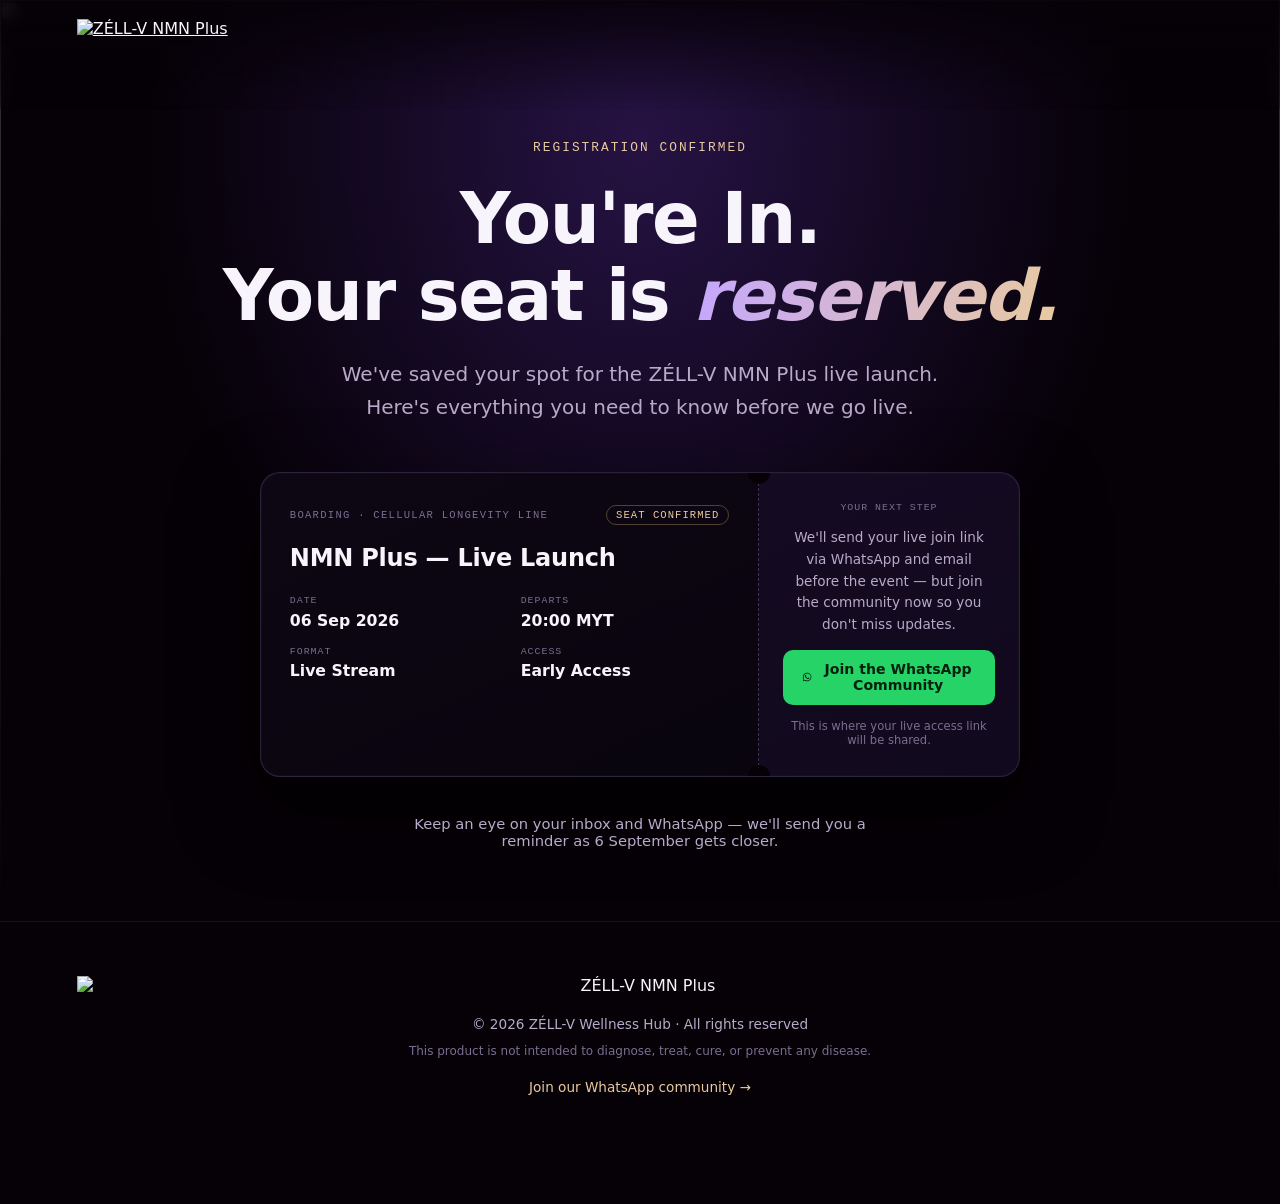
==== thankyou.html @ 02c4036b "update" ====
<!DOCTYPE html>
<html lang="en">
<head>
<meta charset="UTF-8">
<meta name="viewport" content="width=device-width, initial-scale=1">
<title>You're In — ZÉLL-V NMN Plus Live Launch</title>
<meta name="description" content="Your seat for the ZÉLL-V NMN Plus live launch is reserved. Join the WhatsApp community for updates before the countdown ends.">
<link rel="stylesheet" href="styles.css">
</head>
<body>

<!-- ═══════════════════ HEADER ═══════════════════ -->
<header class="nav" role="banner">
  <div class="nav-inner">
    <a href="index.html" class="nav-logo" aria-label="ZÉLL-V Home">
      <img src="https://kokoronoka.github.io/NMN-Opening/assets/ZV%20NMN%20Plus%20Logo-01.png" alt="ZÉLL-V NMN Plus">
    </a>
  </div>
</header>

<!-- ═══════════════════ CONFIRMATION ═══════════════════ -->
<section class="hero" id="top" aria-label="Registration Confirmed">
  <div class="hero-bg">
    <img src="https://kokoronoka.github.io/NMN-Opening/assets/gate-purple-beam.png" alt="" aria-hidden="true">
  </div>
  <div class="hero-scrim" aria-hidden="true"></div>

  <div class="hero-inner">
    <p class="hero-mark reveal">Registration Confirmed</p>
    <h1 class="hero-headline reveal delay-1">
      <span>You're In.</span>
      <span class="italic-line">Your seat is <em>reserved.</em></span>
    </h1>
    <p class="hero-sub reveal delay-2">We've saved your spot for the ZÉLL-V NMN Plus live launch. Here's everything you need to know before we go live.</p>

    <!-- Recap card, reusing the boarding-pass motif from the invite page -->
    <div class="pass reveal delay-3" aria-label="Your event details">
      <div class="pass-main">
        <div class="pass-row pass-row-top">
          <span class="pass-eyebrow">Boarding · Cellular Longevity Line</span>
          <span class="pass-seat">SEAT CONFIRMED</span>
        </div>
        <h2 class="pass-title">NMN Plus — Live Launch</h2>
        <div class="pass-grid">
          <div class="pass-field">
            <span class="pass-label">Date</span>
            <span class="pass-value">06 Sep 2026</span>
          </div>
          <div class="pass-field">
            <span class="pass-label">Departs</span>
            <span class="pass-value">20:00 MYT</span>
          </div>
          <div class="pass-field">
            <span class="pass-label">Format</span>
            <span class="pass-value">Live Stream</span>
          </div>
          <div class="pass-field">
            <span class="pass-label">Access</span>
            <span class="pass-value">Early Access</span>
          </div>
        </div>
      </div>

      <div class="pass-perf" aria-hidden="true"></div>

      <div class="pass-stub">
        <span class="pass-stub-label">Your Next Step</span>
        <p class="ty-recap-note">We'll send your live join link via WhatsApp and email before the event — but join the community now so you don't miss updates.</p>
        <a href="https://chat.whatsapp.com/HCY2e0LHcG1CE6L30fkNfN" class="pass-cta" target="_blank" rel="noopener noreferrer">
          <svg viewBox="0 0 32 32" aria-hidden="true"><path d="M16.001 2.667c-7.364 0-13.334 5.97-13.334 13.334 0 2.354.617 4.657 1.789 6.684L2.667 29.333l6.815-1.789a13.27 13.27 0 0 0 6.519 1.72h.006c7.363 0 13.333-5.97 13.333-13.334 0-3.562-1.387-6.912-3.905-9.43a13.24 13.24 0 0 0-9.434-3.833zm0 24.4a11.04 11.04 0 0 1-5.63-1.542l-.404-.24-4.045 1.061 1.08-3.943-.263-.405a11.02 11.02 0 0 1-1.7-5.897c0-6.106 4.968-11.073 11.076-11.073a11 11 0 0 1 7.833 3.245 10.995 10.995 0 0 1 3.24 7.834c-.003 6.106-4.97 11.06-11.187 11.06zm6.073-8.29c-.333-.167-1.966-.97-2.27-1.08-.305-.111-.527-.167-.75.167-.222.333-.86 1.08-1.055 1.303-.194.222-.388.25-.72.083-.334-.166-1.41-.52-2.686-1.657-.993-.886-1.664-1.98-1.86-2.313-.194-.334-.02-.514.146-.68.15-.15.334-.389.5-.583.167-.194.222-.333.334-.556.111-.222.055-.417-.028-.583-.083-.167-.75-1.807-1.028-2.474-.27-.65-.545-.562-.75-.573l-.639-.012c-.222 0-.583.083-.888.417-.305.333-1.166 1.14-1.166 2.78 0 1.638 1.194 3.222 1.36 3.444.166.222 2.352 3.592 5.699 5.037.796.344 1.417.55 1.901.703.799.254 1.526.218 2.101.132.641-.096 1.966-.804 2.244-1.581.278-.777.278-1.443.194-1.582-.083-.14-.305-.222-.639-.389z"/></svg>
          Join the WhatsApp Community
        </a>
        <span class="pass-note">This is where your live access link will be shared.</span>
      </div>
    </div>

    <p class="ty-reassurance reveal delay-4">Keep an eye on your inbox and WhatsApp — we'll send you a reminder as 6 September gets closer.</p>
  </div>
</section>

<!-- ═══════════════════ FOOTER ═══════════════════ -->
<footer class="footer" role="contentinfo">
  <div class="footer-inner">
    <div class="footer-logo"><img src="https://kokoronoka.github.io/NMN-Opening/assets/ZV%20NMN%20Plus%20Logo-01.png" alt="ZÉLL-V NMN Plus"></div>
    <p class="footer-copy">© 2026 ZÉLL-V Wellness Hub · All rights reserved</p>
    <p class="footer-legal">This product is not intended to diagnose, treat, cure, or prevent any disease.</p>
    <a href="https://chat.whatsapp.com/HCY2e0LHcG1CE6L30fkNfN" class="footer-wa" target="_blank" rel="noopener noreferrer">Join our WhatsApp community →</a>
  </div>
</footer>

<script src="script.js"></script>
</body>
</html>
---- styles.css ----
/* ========================================================
   ZÉLL-V NMN Plus — Live Launch Invite
   Black / Purple / Gold · Swiss precision, event-pass motif
   ======================================================== */

:root{
  --black: #050106;
  --near-black: #0a0510;
  --panel-dark: #0d0714;
  --panel-darker: #08040c;
  --purple-900: #1a0a2e;
  --purple-700: #3b1568;
  --purple-500: #7b3fe4;
  --purple-400: #9d6dff;
  --purple-300: #c4a6ff;
  --gold: #d4af6a;
  --gold-soft: #e8caa0;
  --white: #f7f4fb;
  --muted: #b7abc9;
  --faint: #7a6e8f;
  --error: #ff6b8a;

  --ease-out: cubic-bezier(.16,1,.3,1);
  --ease-spring: cubic-bezier(.34,1.56,.64,1);

  --font: -apple-system, BlinkMacSystemFont, "SF Pro Display", "Segoe UI", Inter, system-ui, sans-serif;
  --font-mono: ui-monospace, "SF Mono", "Roboto Mono", Menlo, Consolas, monospace;
}

*{ margin:0; padding:0; box-sizing:border-box; }
html{ scroll-behavior:smooth; }
html,body{
  background:var(--black);
  color:var(--white);
  font-family:var(--font);
  overflow-x:hidden;
}
img{ display:block; max-width:100%; }
button{ font-family:inherit; border:none; background:none; color:inherit; cursor:pointer; }
em{ font-style:italic; color:var(--purple-300); }
a{ color:inherit; }
:focus-visible{ outline:2px solid var(--purple-400); outline-offset:3px; }
@media (prefers-reduced-motion: reduce){
  *{ animation-duration:.001s !important; transition-duration:.001s !important; }
  html{ scroll-behavior:auto; }
}

.section{ padding:min(14vh,120px) 6vw; position:relative; }

/* ================= TYPE HELPERS ================= */
.t-eyebrow{
  font-family:var(--font-mono); font-size:.78rem; letter-spacing:.14em; text-transform:uppercase;
  color:var(--gold-soft); margin-bottom:1.2rem;
}
.t-headline{
  font-size:clamp(1.9rem,4vw,3.2rem); font-weight:700; line-height:1.15; letter-spacing:-0.02em;
  margin-bottom:1.4rem;
}
.t-subhead{
  font-size:clamp(1rem,1.4vw,1.2rem); color:var(--muted); line-height:1.6; max-width:640px;
}
.t-body{ font-size:1rem; color:var(--muted); line-height:1.7; margin-top:1.2rem; max-width:520px; }

/* ================= REVEAL ANIMATION ================= */
.reveal{
  opacity:0; transform:translateY(24px);
  transition:opacity .8s var(--ease-out), transform .8s var(--ease-out);
}
.reveal.in-view{ opacity:1; transform:translateY(0); }
.delay-1.in-view{ transition-delay:.08s; }
.delay-2.in-view{ transition-delay:.16s; }
.delay-3.in-view{ transition-delay:.24s; }
.delay-4.in-view{ transition-delay:.32s; }

/* ================= NAV ================= */
.nav{
  position:fixed; top:0; left:0; right:0; z-index:200;
  background:linear-gradient(180deg, rgba(5,1,6,.85), rgba(5,1,6,0));
  backdrop-filter:blur(6px);
}
.nav-inner{
  max-width:1280px; margin:0 auto; padding:1.2rem 6vw;
  display:flex; align-items:center; justify-content:space-between; gap:2rem;
}
.nav-logo img{ height:72px; width:auto; }
.nav-links{ display:flex; gap:2rem; list-style:none; }
.nav-links a{ text-decoration:none; font-size:.9rem; color:var(--muted); transition:color .25s; }
.nav-links a:hover{ color:var(--white); }
.nav-cta{
  text-decoration:none; font-size:.85rem; font-weight:600; letter-spacing:.02em;
  color:var(--black); background:linear-gradient(100deg,var(--gold-soft),var(--gold));
  padding:.65rem 1.3rem; border-radius:999px; white-space:nowrap;
  transition:transform .25s var(--ease-spring), box-shadow .25s;
}
.nav-cta:hover{ transform:translateY(-2px); box-shadow:0 8px 24px rgba(212,175,106,.3); }
@media (max-width:860px){ .nav-links{ display:none; } }

/* ================= HERO ================= */
.hero{
  position:relative; min-height:100vh; display:flex; flex-direction:column;
  align-items:center; justify-content:center; text-align:center;
  padding:min(16vh,140px) 6vw 8vh;
  overflow:hidden;
}
.hero-bg{ position:absolute; inset:0; z-index:0; }
.hero-bg img{ width:100%; height:100%; object-fit:cover; opacity:.55; }
.hero-scrim{
  position:absolute; inset:0; z-index:1;
  background:
    radial-gradient(ellipse at 50% 15%, rgba(123,63,228,.28), transparent 55%),
    linear-gradient(180deg, rgba(5,1,6,.5) 0%, rgba(5,1,6,.85) 65%, var(--black) 100%);
}
.hero-inner{ position:relative; z-index:2; max-width:920px; display:flex; flex-direction:column; align-items:center; }
.hero-mark{ font-family:var(--font-mono); font-size:.8rem; letter-spacing:.16em; text-transform:uppercase; color:var(--gold-soft); margin-bottom:1.6rem; }
.hero-headline{ font-size:clamp(2.4rem,6vw,4.4rem); font-weight:700; line-height:1.1; letter-spacing:-0.02em; margin-bottom:1.4rem; }
.hero-headline span{ display:block; }
.hero-headline .italic-line em{ font-style:italic; background:linear-gradient(100deg, var(--purple-300), var(--gold-soft)); -webkit-background-clip:text; background-clip:text; color:transparent; }
.hero-sub{ font-size:clamp(1.02rem,1.6vw,1.25rem); color:var(--muted); max-width:600px; line-height:1.65; margin-bottom:3rem; }

/* ================= EVENT PASS (signature element) ================= */
.pass{
  width:min(100%,760px);
  display:grid; grid-template-columns:1fr auto 260px;
  background:linear-gradient(155deg, var(--panel-dark), var(--panel-darker));
  border:1px solid rgba(196,166,255,.18);
  border-radius:20px;
  box-shadow:0 30px 80px rgba(0,0,0,.55), 0 0 0 1px rgba(255,255,255,.02) inset;
  overflow:hidden;
  position:relative;
}
.pass-main{ padding:2rem 1.8rem; text-align:left; }
.pass-row{ display:flex; align-items:center; justify-content:space-between; gap:1rem; margin-bottom:1.2rem; }
.pass-eyebrow{ font-family:var(--font-mono); font-size:.66rem; letter-spacing:.12em; text-transform:uppercase; color:var(--faint); }
.pass-seat{ font-family:var(--font-mono); font-size:.66rem; letter-spacing:.1em; color:var(--gold-soft); border:1px solid rgba(212,175,106,.35); padding:.2rem .55rem; border-radius:999px; white-space:nowrap; }
.pass-title{ font-size:clamp(1.2rem,2vw,1.5rem); font-weight:700; margin-bottom:1.4rem; letter-spacing:-.01em; }
.pass-grid{ display:grid; grid-template-columns:1fr 1fr; gap:1rem 1.4rem; }
.pass-field{ display:flex; flex-direction:column; gap:.3rem; }
.pass-label{ font-family:var(--font-mono); font-size:.62rem; letter-spacing:.1em; text-transform:uppercase; color:var(--faint); }
.pass-value{ font-size:.98rem; font-weight:600; color:var(--white); }

.pass-perf{
  position:relative; width:0; border-left:1px dashed rgba(196,166,255,.28);
}
.pass-perf::before, .pass-perf::after{
  content:""; position:absolute; left:50%; transform:translateX(-50%);
  width:22px; height:22px; border-radius:50%; background:var(--black);
}
.pass-perf::before{ top:-11px; }
.pass-perf::after{ bottom:-11px; }

.pass-stub{
  background:rgba(123,63,228,.08);
  padding:1.8rem 1.5rem;
  display:flex; flex-direction:column; align-items:center; text-align:center; gap:.9rem;
}
.pass-stub-label{ font-family:var(--font-mono); font-size:.62rem; letter-spacing:.1em; text-transform:uppercase; color:var(--faint); }

.countdown-grid{ display:flex; gap:.6rem; }
.countdown-unit{ display:flex; flex-direction:column; align-items:center; min-width:42px; }
.countdown-value{ font-family:var(--font-mono); font-size:1.3rem; font-weight:700; color:var(--white); line-height:1; font-variant-numeric:tabular-nums; }
.countdown-label{ font-size:.6rem; letter-spacing:.08em; text-transform:uppercase; color:var(--faint); margin-top:.3rem; }

.pass-cta{
  display:inline-flex; align-items:center; gap:.5rem; text-decoration:none;
  background:#25D366; color:#04210f; font-weight:700; font-size:.88rem;
  padding:.7rem 1.2rem; border-radius:10px; width:100%; justify-content:center;
  transition:transform .25s var(--ease-spring), box-shadow .25s;
}
.pass-cta svg{ width:16px; height:16px; fill:#04210f; }
.pass-cta:hover{ transform:translateY(-2px); box-shadow:0 10px 24px rgba(37,211,102,.35); }
.pass-note{ font-size:.72rem; color:var(--faint); }

@media (max-width:760px){
  .pass{ grid-template-columns:1fr; }
  .pass-perf{ border-left:none; border-top:1px dashed rgba(196,166,255,.28); width:auto; height:0; }
  .pass-perf::before{ top:-11px; left:-11px; transform:none; }
  .pass-perf::after{ bottom:auto; top:-11px; left:auto; right:-11px; transform:none; }
  .pass-main{ text-align:center; }
  .pass-row{ flex-direction:column; gap:.5rem; }
  .pass-grid{ grid-template-columns:1fr 1fr; text-align:left; }
}

.hero-scroll{
  position:absolute; bottom:4vh; left:50%; transform:translateX(-50%); z-index:2;
  display:flex; flex-direction:column; align-items:center; gap:6px;
  color:var(--faint); font-size:.72rem; letter-spacing:.14em; text-transform:uppercase;
  animation:bob 2.2s ease-in-out infinite;
}
.hero-scroll svg{ width:18px; height:18px; opacity:.7; }
@keyframes bob{ 0%,100%{ transform:translate(-50%,0);} 50%{ transform:translate(-50%,8px);} }

/* ================= BUTTONS ================= */
.btn-primary{
  display:inline-block; text-decoration:none; font-weight:600; font-size:.95rem;
  color:var(--black); background:linear-gradient(100deg,var(--gold-soft),var(--gold));
  padding:.9rem 1.8rem; border-radius:999px; margin-top:2.4rem;
  transition:transform .25s var(--ease-spring), box-shadow .25s;
}
.btn-primary:hover{ transform:translateY(-2px); box-shadow:0 12px 28px rgba(212,175,106,.3); }

.btn-whatsapp{
  display:inline-flex; align-items:center; gap:.6rem; text-decoration:none;
  background:#25D366; color:#04210f; font-weight:700; font-size:.95rem;
  padding:.95rem 1.8rem; border-radius:999px;
  transition:transform .25s var(--ease-spring), box-shadow .25s;
}
.btn-whatsapp svg{ width:18px; height:18px; fill:#04210f; }
.btn-whatsapp:hover{ transform:translateY(-2px); box-shadow:0 12px 28px rgba(37,211,102,.3); }
.btn-whatsapp-large{ font-size:1.05rem; padding:1.15rem 2.4rem; margin-top:2.2rem; }

/* ================= PHILOSOPHY ================= */
.philosophy{ padding:min(16vh,140px) 6vw; text-align:center; }
.philosophy-inner{ max-width:760px; margin:0 auto; }
.philosophy-quote{ font-size:clamp(1.5rem,3vw,2.3rem); font-weight:500; line-height:1.4; margin:1.4rem 0; font-style:italic; color:var(--purple-300); }
.philosophy-quote strong{ color:var(--gold-soft); font-style:normal; }
.philosophy-attr{ color:var(--muted); font-size:.95rem; }

/* ================= TURNING POINT ================= */
.turning-inner{ max-width:1200px; margin:0 auto; display:grid; grid-template-columns:1fr 1.1fr; gap:5vw; align-items:center; }
.turning-img-wrap{ border-radius:20px; overflow:hidden; }
.turning-img-wrap img{ width:100%; height:100%; object-fit:cover; aspect-ratio:4/5; }
.symptom-list{ display:flex; flex-direction:column; gap:.7rem; margin:1.6rem 0; }
.symptom-item{
  font-size:.95rem; color:var(--white); padding:.8rem 1.1rem;
  background:rgba(123,63,228,.08); border:1px solid rgba(196,166,255,.14); border-radius:12px;
  position:relative; padding-left:2.4rem;
}
.symptom-item::before{ content:"—"; position:absolute; left:1.1rem; color:var(--gold-soft); }
@media (max-width:900px){ .turning-inner{ grid-template-columns:1fr; } }

/* ================= DISCOVER / AGENDA ================= */
.discover-inner{ max-width:900px; margin:0 auto; text-align:center; display:flex; flex-direction:column; align-items:center; }
.agenda-list{ width:100%; text-align:left; margin-top:3rem; display:flex; flex-direction:column; gap:1.6rem; }
.agenda-item{ display:grid; grid-template-columns:auto 1fr; gap:1.4rem; align-items:start; padding-bottom:1.6rem; border-bottom:1px solid rgba(196,166,255,.12); }
.agenda-item:last-child{ border-bottom:none; }
.agenda-index{ font-family:var(--font-mono); font-size:.85rem; color:var(--gold-soft); padding-top:.2rem; }
.agenda-body h3{ font-size:1.15rem; font-weight:600; margin-bottom:.4rem; }
.agenda-body p{ color:var(--muted); font-size:.95rem; line-height:1.6; max-width:640px; }

/* ================= TRUST / STATS ================= */
.trust-inner{ max-width:900px; margin:0 auto; text-align:center; display:flex; flex-direction:column; align-items:center; }
.stats-row{ display:flex; gap:clamp(2rem,6vw,5rem); justify-content:center; margin-top:3.5rem; flex-wrap:wrap; }
.stat-card{ text-align:center; }
.stat-number{ font-family:var(--font-mono); font-size:clamp(2.2rem,4vw,3.2rem); font-weight:700; color:var(--gold-soft); }
.stat-desc{ color:var(--muted); font-size:.85rem; margin-top:.4rem; line-height:1.5; }

/* ================= FORMULA TEASER ================= */
.formula-teaser-inner{ max-width:1000px; margin:0 auto; text-align:center; display:flex; flex-direction:column; align-items:center; }
.ingredient-grid{ display:grid; grid-template-columns:repeat(4,1fr); gap:1.2rem; width:100%; margin-top:3rem; }
.ingredient-chip{
  display:flex; flex-direction:column; align-items:center; gap:.6rem;
  background:rgba(123,63,228,.06); border:1px solid rgba(196,166,255,.14); border-radius:16px;
  padding:1.6rem 1rem;
}
.ingredient-chip img{ width:56px; height:56px; object-fit:contain; }
.chip-name{ font-weight:600; font-size:.9rem; }
.chip-tag{ font-family:var(--font-mono); font-size:.7rem; color:var(--gold-soft); }
.formula-teaser-note{ margin-top:2rem; color:var(--muted); font-size:.92rem; max-width:560px; }
.formula-teaser-inner .btn-whatsapp{ margin-top:2rem; }
@media (max-width:760px){ .ingredient-grid{ grid-template-columns:repeat(2,1fr); } }

/* ================= PACKAGING ================= */
.packaging{ position:relative; min-height:80vh; display:flex; align-items:flex-end; padding:6vh 6vw; overflow:hidden; }
.packaging-media{ position:absolute; inset:0; z-index:0; }
.packaging-media video{ width:100%; height:100%; object-fit:cover; }
.packaging-scrim{ position:absolute; inset:0; background:linear-gradient(0deg, rgba(5,1,6,.92) 10%, rgba(5,1,6,.35) 60%, rgba(5,1,6,.55)); }
.packaging-text{ position:relative; z-index:1; max-width:560px; }

/* ================= WHAT HAPPENS NEXT ================= */
.process-inner{ max-width:620px; margin:0 auto; text-align:center; display:flex; flex-direction:column; align-items:center; }
.process-steps{ display:flex; flex-direction:column; align-items:center; width:100%; margin-top:1rem; }
.process-step{
  display:flex; align-items:center; gap:1.1rem; width:100%; max-width:420px;
  background:var(--panel-dark); border:1px solid rgba(212,175,106,.2); border-radius:16px;
  padding:1.1rem 1.5rem; text-align:left;
}
.process-num{
  font-family:var(--font-mono); font-size:.95rem; font-weight:700; color:var(--gold-soft);
  border:1px solid rgba(212,175,106,.35); border-radius:999px;
  width:2.4rem; height:2.4rem; flex-shrink:0; display:flex; align-items:center; justify-content:center;
}
.process-step p{ font-size:1rem; font-weight:600; }
.process-arrow{ color:var(--gold-soft); font-size:1.3rem; line-height:1; margin:.5rem 0; }

/* ================= FINAL CTA ================= */
.cta-section{ text-align:center; }
.cta-inner{ max-width:760px; margin:0 auto; display:flex; flex-direction:column; align-items:center; }
.countdown-grid-final{ margin-top:2.4rem; gap:1.4rem; }
.countdown-grid-final .countdown-unit{ min-width:60px; }
.countdown-grid-final .countdown-value{ font-size:2rem; }
.cta-note{ margin-top:1rem; color:var(--faint); font-size:.85rem; }

/* ================= FOOTER ================= */
.footer{ padding:6vh 6vw 12vh; text-align:center; border-top:1px solid rgba(196,166,255,.1); }
.footer-logo img{ height:24px; margin:0 auto 1rem; }
.footer-copy{ color:var(--muted); font-size:.85rem; }
.footer-legal{ color:var(--faint); font-size:.75rem; max-width:480px; margin:.6rem auto 0; line-height:1.5; }
.footer-wa{ display:inline-block; margin-top:1.2rem; color:var(--gold-soft); font-size:.85rem; text-decoration:none; }
.footer-wa:hover{ text-decoration:underline; }

/* ================= WHATSAPP FLOAT ================= */
.wa-float{
  position:fixed; bottom:28px; right:28px; z-index:300;
  width:56px; height:56px; border-radius:50%; background:#25D366;
  display:flex; align-items:center; justify-content:center;
  box-shadow:0 10px 30px rgba(37,211,102,.35);
  transition:transform .25s var(--ease-spring);
}
.wa-float svg{ width:28px; height:28px; fill:#04210f; }
.wa-float:hover{ transform:scale(1.08); }
.wa-tooltip{
  position:absolute; right:70px; white-space:nowrap;
  background:var(--panel-dark); color:var(--white); font-size:.8rem;
  padding:.5rem .9rem; border-radius:8px; opacity:0; pointer-events:none;
  transition:opacity .25s;
}
.wa-float:hover .wa-tooltip{ opacity:1; }
@media (max-width:640px){ .wa-float{ display:none; } }

/* ================= STICKY MOBILE BAR ================= */
.sticky-bar{
  display:none; position:fixed; bottom:0; left:0; right:0; z-index:250;
  background:rgba(10,5,16,.96); backdrop-filter:blur(8px);
  border-top:1px solid rgba(196,166,255,.15);
  padding:.85rem 1.1rem; align-items:center; justify-content:space-between; gap:1rem;
}
.sticky-bar-info{ display:flex; flex-direction:column; }
.sticky-bar-label{ font-size:.68rem; letter-spacing:.08em; text-transform:uppercase; color:var(--gold-soft); }
.sticky-bar-date{ font-size:.82rem; color:var(--white); font-weight:600; }
.sticky-bar-cta{
  text-decoration:none; background:#25D366; color:#04210f; font-weight:700; font-size:.85rem;
  padding:.6rem 1.2rem; border-radius:999px; white-space:nowrap;
}
@media (max-width:640px){
  .sticky-bar{ display:flex; }
  .footer{ padding-bottom:14vh; }
}

/* ================= REGISTRATION MODAL ================= */
body.modal-open{ overflow:hidden; }
body.modal-open .sticky-bar{ display:none !important; }
body.modal-open .wa-float{ display:none !important; }

.reg-modal{
  position:fixed; inset:0; z-index:400;
  display:flex; align-items:center; justify-content:center;
  padding:5vh 5vw;
  visibility:hidden; opacity:0; pointer-events:none;
  transition:opacity .3s var(--ease-out), visibility .3s;
}
.reg-modal.is-open{ visibility:visible; opacity:1; pointer-events:auto; }

.reg-modal-backdrop{
  position:absolute; inset:0;
  background:rgba(5,1,6,.82); backdrop-filter:blur(4px);
}

.reg-modal-dialog{
  position:relative; z-index:1; width:min(460px,100%); max-height:90vh; overflow-y:auto;
  background:linear-gradient(155deg, var(--panel-dark), var(--panel-darker));
  border:1px solid rgba(196,166,255,.18); border-radius:20px;
  box-shadow:0 30px 80px rgba(0,0,0,.55), 0 0 0 1px rgba(255,255,255,.02) inset;
  padding:2.6rem 2.2rem; text-align:left;
  transform:translateY(16px) scale(.98);
  transition:transform .3s var(--ease-spring);
}
.reg-modal.is-open .reg-modal-dialog{ transform:translateY(0) scale(1); }

.reg-modal-close{
  position:absolute; top:1.1rem; right:1.1rem; z-index:2;
  width:36px; height:36px; display:flex; align-items:center; justify-content:center;
  border-radius:999px; background:rgba(196,166,255,.08); color:var(--muted);
  transition:background .2s, color .2s;
}
.reg-modal-close:hover{ background:rgba(196,166,255,.16); color:var(--white); }
.reg-modal-close svg{ width:16px; height:16px; }

.reg-modal-title{ font-size:clamp(1.5rem,3vw,1.9rem); font-weight:700; letter-spacing:-0.02em; margin:.6rem 0 .6rem; padding-right:2rem; }
.reg-modal-sub{ color:var(--muted); font-size:.92rem; line-height:1.6; margin-bottom:1.8rem; max-width:400px; }

.reg-form{ display:flex; flex-direction:column; gap:1.2rem; }
.reg-field{ display:flex; flex-direction:column; gap:.4rem; }
.reg-field label{ font-family:var(--font-mono); font-size:.7rem; letter-spacing:.08em; text-transform:uppercase; color:var(--faint); }
.reg-field input, .reg-field select{
  background:rgba(255,255,255,.04); border:1px solid rgba(196,166,255,.2); border-radius:10px;
  padding:.85rem 1rem; color:var(--white); font-size:.95rem; font-family:inherit;
  transition:border-color .2s, background .2s;
}
.reg-field input:focus, .reg-field select:focus{ border-color:var(--purple-400); background:rgba(255,255,255,.06); }
.reg-field.has-error input{ border-color:var(--error); }

.reg-phone-row{ display:flex; gap:.6rem; }
.reg-phone-row select{ flex:0 0 auto; width:6.8rem; color-scheme:dark; }
.reg-phone-row input{ flex:1 1 auto; min-width:0; }
.reg-hint{ font-size:.72rem; color:var(--faint); }
.reg-error{ font-size:.78rem; color:var(--error); min-height:1em; }

.reg-form-error{
  font-size:.85rem; color:var(--error);
  background:rgba(255,107,138,.08); border:1px solid rgba(255,107,138,.25);
  border-radius:10px; padding:.75rem 1rem;
}

.reg-submit{ position:relative; width:100%; text-align:center; margin-top:.4rem; border:none; }
.reg-submit.is-loading{ color:transparent; pointer-events:none; }
.reg-submit.is-loading::after{
  content:""; position:absolute; top:50%; left:50%; width:18px; height:18px; margin:-9px 0 0 -9px;
  border:2px solid rgba(5,1,6,.35); border-top-color:var(--black); border-radius:50%;
  animation:reg-spin .7s linear infinite;
}
@keyframes reg-spin{ to{ transform:rotate(360deg); } }

@media (max-width:480px){
  .reg-modal{ padding:0; align-items:flex-end; }
  .reg-modal-dialog{ width:100%; max-height:92vh; border-radius:20px 20px 0 0; padding:2.2rem 1.5rem 2rem; }
}

/* ================= THANK YOU PAGE ================= */
.ty-recap-note{ font-size:.85rem; color:var(--muted); line-height:1.6; }
.ty-reassurance{ margin-top:2.4rem; color:var(--muted); font-size:.92rem; max-width:480px; }
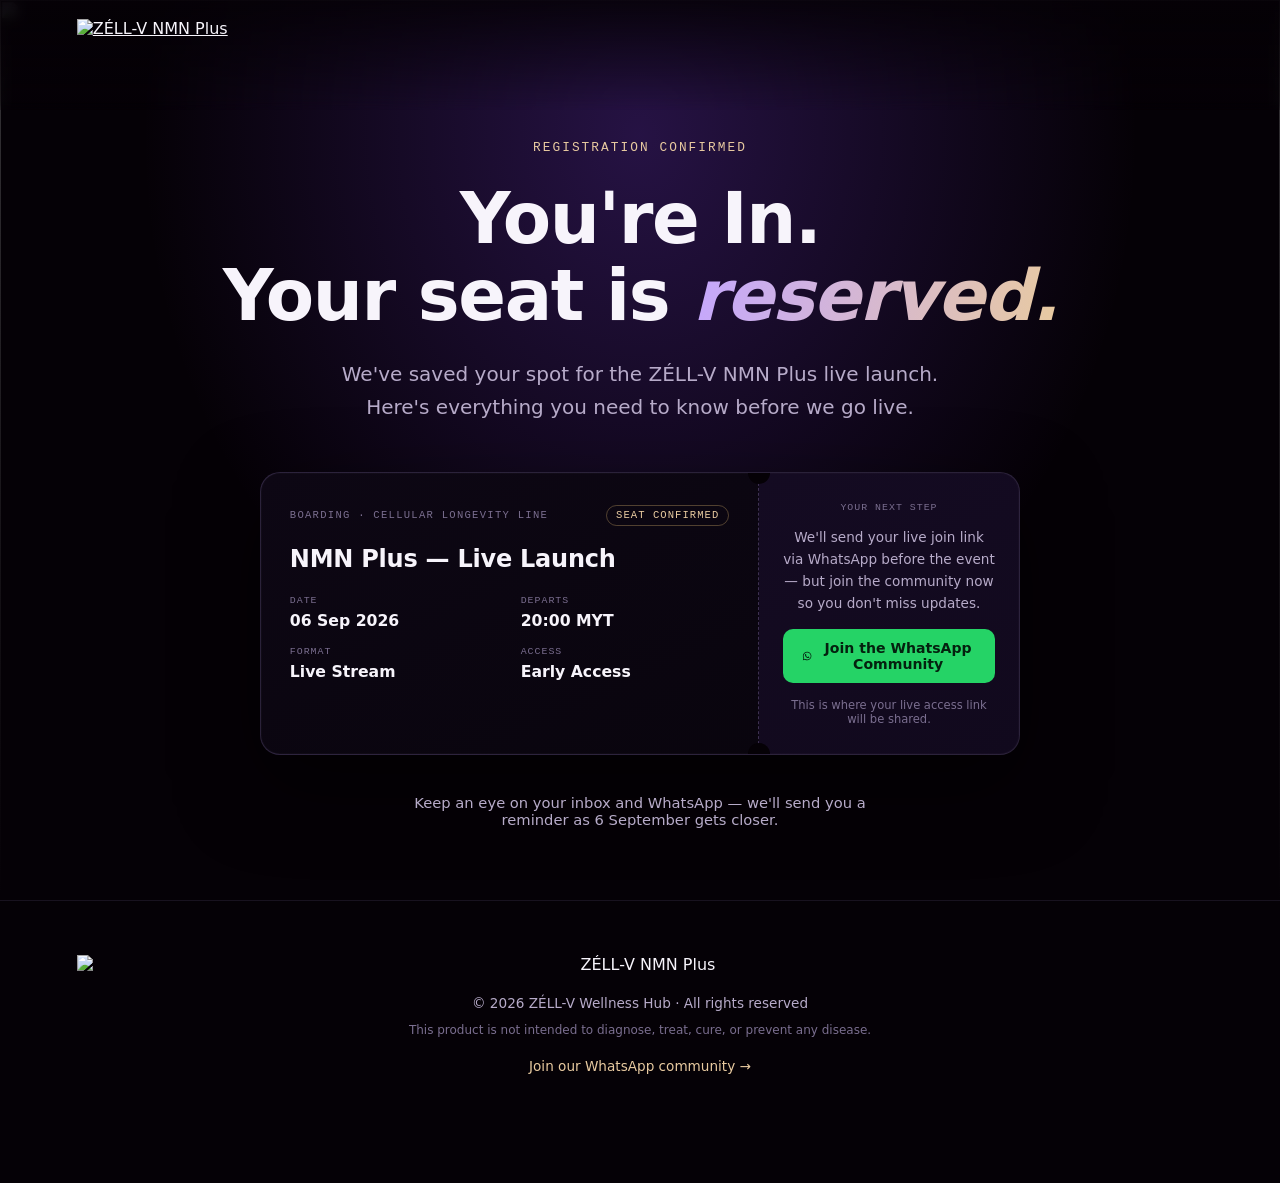
==== commit e846adf6: "ok" ====
--- a/thankyou.html
+++ b/thankyou.html
@@ -5,7 +5,7 @@
 <meta name="viewport" content="width=device-width, initial-scale=1">
 <title>You're In — ZÉLL-V NMN Plus Live Launch</title>
 <meta name="description" content="Your seat for the ZÉLL-V NMN Plus live launch is reserved. Join the WhatsApp community for updates before the countdown ends.">
-<link rel="stylesheet" href="styles.css">
+<link rel="stylesheet" href="styles.css?v=3">
 </head>
 <body>
 
@@ -65,7 +65,7 @@
 
       <div class="pass-stub">
         <span class="pass-stub-label">Your Next Step</span>
-        <p class="ty-recap-note">We'll send your live join link via WhatsApp and email before the event — but join the community now so you don't miss updates.</p>
+        <p class="ty-recap-note">We'll send your live join link via WhatsApp before the event — but join the community now so you don't miss updates.</p>
         <a href="https://chat.whatsapp.com/HCY2e0LHcG1CE6L30fkNfN" class="pass-cta" target="_blank" rel="noopener noreferrer">
           <svg viewBox="0 0 32 32" aria-hidden="true"><path d="M16.001 2.667c-7.364 0-13.334 5.97-13.334 13.334 0 2.354.617 4.657 1.789 6.684L2.667 29.333l6.815-1.789a13.27 13.27 0 0 0 6.519 1.72h.006c7.363 0 13.333-5.97 13.333-13.334 0-3.562-1.387-6.912-3.905-9.43a13.24 13.24 0 0 0-9.434-3.833zm0 24.4a11.04 11.04 0 0 1-5.63-1.542l-.404-.24-4.045 1.061 1.08-3.943-.263-.405a11.02 11.02 0 0 1-1.7-5.897c0-6.106 4.968-11.073 11.076-11.073a11 11 0 0 1 7.833 3.245 10.995 10.995 0 0 1 3.24 7.834c-.003 6.106-4.97 11.06-11.187 11.06zm6.073-8.29c-.333-.167-1.966-.97-2.27-1.08-.305-.111-.527-.167-.75.167-.222.333-.86 1.08-1.055 1.303-.194.222-.388.25-.72.083-.334-.166-1.41-.52-2.686-1.657-.993-.886-1.664-1.98-1.86-2.313-.194-.334-.02-.514.146-.68.15-.15.334-.389.5-.583.167-.194.222-.333.334-.556.111-.222.055-.417-.028-.583-.083-.167-.75-1.807-1.028-2.474-.27-.65-.545-.562-.75-.573l-.639-.012c-.222 0-.583.083-.888.417-.305.333-1.166 1.14-1.166 2.78 0 1.638 1.194 3.222 1.36 3.444.166.222 2.352 3.592 5.699 5.037.796.344 1.417.55 1.901.703.799.254 1.526.218 2.101.132.641-.096 1.966-.804 2.244-1.581.278-.777.278-1.443.194-1.582-.083-.14-.305-.222-.639-.389z"/></svg>
           Join the WhatsApp Community
@@ -88,6 +88,6 @@
   </div>
 </footer>
 
-<script src="script.js"></script>
+<script src="script.js?v=2"></script>
 </body>
 </html>
--- a/styles.css
+++ b/styles.css
@@ -197,16 +197,7 @@
   transition:transform .25s var(--ease-spring), box-shadow .25s;
 }
 .btn-primary:hover{ transform:translateY(-2px); box-shadow:0 12px 28px rgba(212,175,106,.3); }
-
-.btn-whatsapp{
-  display:inline-flex; align-items:center; gap:.6rem; text-decoration:none;
-  background:#25D366; color:#04210f; font-weight:700; font-size:.95rem;
-  padding:.95rem 1.8rem; border-radius:999px;
-  transition:transform .25s var(--ease-spring), box-shadow .25s;
-}
-.btn-whatsapp svg{ width:18px; height:18px; fill:#04210f; }
-.btn-whatsapp:hover{ transform:translateY(-2px); box-shadow:0 12px 28px rgba(37,211,102,.3); }
-.btn-whatsapp-large{ font-size:1.05rem; padding:1.15rem 2.4rem; margin-top:2.2rem; }
+.btn-primary-large{ font-size:1.05rem; padding:1.15rem 2.4rem; margin-top:2.2rem; }
 
 /* ================= PHILOSOPHY ================= */
 .philosophy{ padding:min(16vh,140px) 6vw; text-align:center; }
@@ -301,12 +292,13 @@
 /* ================= WHATSAPP FLOAT ================= */
 .wa-float{
   position:fixed; bottom:28px; right:28px; z-index:300;
-  width:56px; height:56px; border-radius:50%; background:#25D366;
+  width:56px; height:56px; border-radius:50%;
+  background:linear-gradient(100deg,var(--gold-soft),var(--gold)); color:var(--black);
   display:flex; align-items:center; justify-content:center;
-  box-shadow:0 10px 30px rgba(37,211,102,.35);
+  box-shadow:0 10px 30px rgba(212,175,106,.35);
   transition:transform .25s var(--ease-spring);
 }
-.wa-float svg{ width:28px; height:28px; fill:#04210f; }
+.wa-float svg{ width:24px; height:24px; }
 .wa-float:hover{ transform:scale(1.08); }
 .wa-tooltip{
   position:absolute; right:70px; white-space:nowrap;
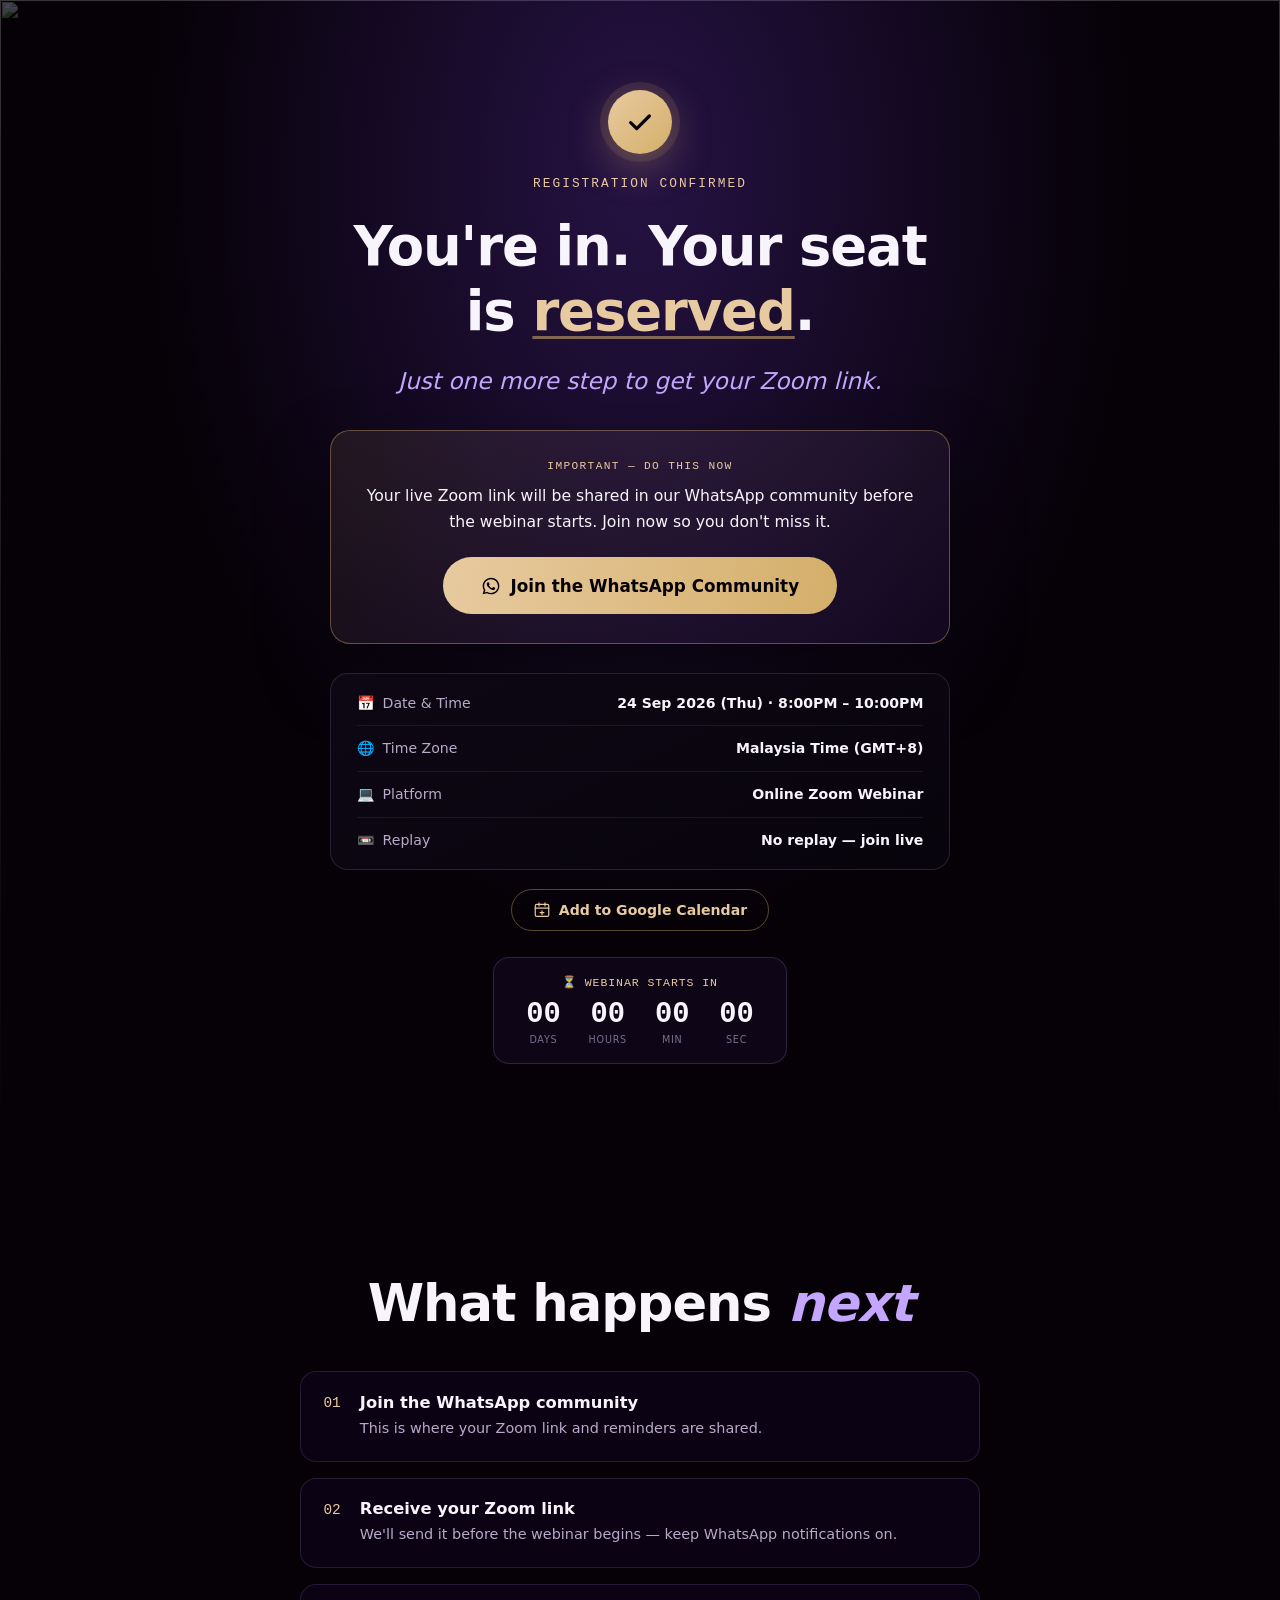
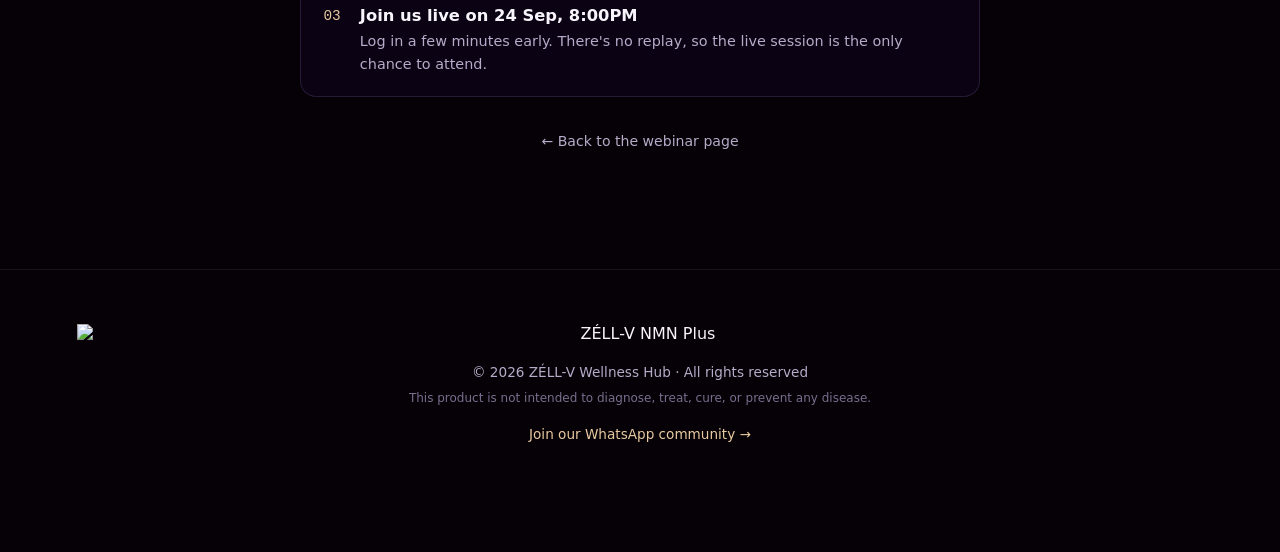
==== commit 435dfe3a: "uppp" ====
--- a/thankyou.html
+++ b/thankyou.html
@@ -3,78 +3,104 @@
 <head>
 <meta charset="UTF-8">
 <meta name="viewport" content="width=device-width, initial-scale=1">
-<title>You're In — ZÉLL-V NMN Plus Live Launch</title>
-<meta name="description" content="Your seat for the ZÉLL-V NMN Plus live launch is reserved. Join the WhatsApp community for updates before the countdown ends.">
-<link rel="stylesheet" href="styles.css?v=3">
+<title>You're In — ZÉLL-V Free Live Webinar</title>
+<meta name="description" content="Your seat for the ZÉLL-V free live webinar is reserved. Join the WhatsApp community to receive your Zoom link.">
+<meta name="robots" content="noindex">
+<link rel="stylesheet" href="styles.css?v=25">
 </head>
 <body>
 
-<!-- ═══════════════════ HEADER ═══════════════════ -->
-<header class="nav" role="banner">
-  <div class="nav-inner">
-    <a href="index.html" class="nav-logo" aria-label="ZÉLL-V Home">
-      <img src="https://kokoronoka.github.io/NMN-Opening/assets/ZV%20NMN%20Plus%20Logo-01.png" alt="ZÉLL-V NMN Plus">
-    </a>
-  </div>
-</header>
-
 <!-- ═══════════════════ CONFIRMATION ═══════════════════ -->
-<section class="hero" id="top" aria-label="Registration Confirmed">
+<section class="hero ty-hero" id="top" aria-label="Registration Confirmed">
   <div class="hero-bg">
     <img src="https://kokoronoka.github.io/NMN-Opening/assets/gate-purple-beam.png" alt="" aria-hidden="true">
   </div>
   <div class="hero-scrim" aria-hidden="true"></div>
 
-  <div class="hero-inner">
-    <p class="hero-mark reveal">Registration Confirmed</p>
+  <div class="hero-inner ty-inner">
+    <div class="ty-check reveal" aria-hidden="true">
+      <svg viewBox="0 0 24 24" fill="none" stroke="currentColor" stroke-width="2.4" stroke-linecap="round" stroke-linejoin="round"><path d="m5 12.5 4.5 4.5L19 7.5"/></svg>
+    </div>
+    <p class="hero-mark reveal delay-1">Registration Confirmed</p>
     <h1 class="hero-headline reveal delay-1">
-      <span>You're In.</span>
-      <span class="italic-line">Your seat is <em>reserved.</em></span>
+      <span>You're in. Your seat is <u class="hero-flag">reserved</u>.</span>
     </h1>
-    <p class="hero-sub reveal delay-2">We've saved your spot for the ZÉLL-V NMN Plus live launch. Here's everything you need to know before we go live.</p>
+    <p class="hero-sub reveal delay-2">Just one more step to get your Zoom link.</p>
 
-    <!-- Recap card, reusing the boarding-pass motif from the invite page -->
-    <div class="pass reveal delay-3" aria-label="Your event details">
-      <div class="pass-main">
-        <div class="pass-row pass-row-top">
-          <span class="pass-eyebrow">Boarding · Cellular Longevity Line</span>
-          <span class="pass-seat">SEAT CONFIRMED</span>
-        </div>
-        <h2 class="pass-title">NMN Plus — Live Launch</h2>
-        <div class="pass-grid">
-          <div class="pass-field">
-            <span class="pass-label">Date</span>
-            <span class="pass-value">06 Sep 2026</span>
-          </div>
-          <div class="pass-field">
-            <span class="pass-label">Departs</span>
-            <span class="pass-value">20:00 MYT</span>
-          </div>
-          <div class="pass-field">
-            <span class="pass-label">Format</span>
-            <span class="pass-value">Live Stream</span>
-          </div>
-          <div class="pass-field">
-            <span class="pass-label">Access</span>
-            <span class="pass-value">Early Access</span>
-          </div>
-        </div>
+    <div class="ty-step-card reveal delay-2">
+      <p class="ty-step-eyebrow">Important — do this now</p>
+      <p class="ty-step-text">Your live Zoom link will be shared in our WhatsApp community before the webinar starts. Join now so you don't miss it.</p>
+      <a href="https://chat.whatsapp.com/HCY2e0LHcG1CE6L30fkNfN" class="btn-primary btn-primary-large ty-wa-btn" target="_blank" rel="noopener noreferrer">
+        <svg viewBox="0 0 32 32" aria-hidden="true"><path d="M16.001 2.667c-7.364 0-13.334 5.97-13.334 13.334 0 2.354.617 4.657 1.789 6.684L2.667 29.333l6.815-1.789a13.27 13.27 0 0 0 6.519 1.72h.006c7.363 0 13.333-5.97 13.333-13.334 0-3.562-1.387-6.912-3.905-9.43a13.24 13.24 0 0 0-9.434-3.833zm0 24.4a11.04 11.04 0 0 1-5.63-1.542l-.404-.24-4.045 1.061 1.08-3.943-.263-.405a11.02 11.02 0 0 1-1.7-5.897c0-6.106 4.968-11.073 11.076-11.073a11 11 0 0 1 7.833 3.245 10.995 10.995 0 0 1 3.24 7.834c-.003 6.106-4.97 11.06-11.187 11.06zm6.073-8.29c-.333-.167-1.966-.97-2.27-1.08-.305-.111-.527-.167-.75.167-.222.333-.86 1.08-1.055 1.303-.194.222-.388.25-.72.083-.334-.166-1.41-.52-2.686-1.657-.993-.886-1.664-1.98-1.86-2.313-.194-.334-.02-.514.146-.68.15-.15.334-.389.5-.583.167-.194.222-.333.334-.556.111-.222.055-.417-.028-.583-.083-.167-.75-1.807-1.028-2.474-.27-.65-.545-.562-.75-.573l-.639-.012c-.222 0-.583.083-.888.417-.305.333-1.166 1.14-1.166 2.78 0 1.638 1.194 3.222 1.36 3.444.166.222 2.352 3.592 5.699 5.037.796.344 1.417.55 1.901.703.799.254 1.526.218 2.101.132.641-.096 1.966-.804 2.244-1.581.278-.777.278-1.443.194-1.582-.083-.14-.305-.222-.639-.389z"/></svg>
+        Join the WhatsApp Community
+      </a>
+    </div>
+
+    <div class="invite-details ty-details reveal delay-3">
+      <div class="invite-row">
+        <span class="invite-label"><span aria-hidden="true">📅</span> Date &amp; Time</span>
+        <span class="invite-value">24 Sep 2026 (Thu) · 8:00PM – 10:00PM</span>
       </div>
-
-      <div class="pass-perf" aria-hidden="true"></div>
-
-      <div class="pass-stub">
-        <span class="pass-stub-label">Your Next Step</span>
-        <p class="ty-recap-note">We'll send your live join link via WhatsApp before the event — but join the community now so you don't miss updates.</p>
-        <a href="https://chat.whatsapp.com/HCY2e0LHcG1CE6L30fkNfN" class="pass-cta" target="_blank" rel="noopener noreferrer">
-          <svg viewBox="0 0 32 32" aria-hidden="true"><path d="M16.001 2.667c-7.364 0-13.334 5.97-13.334 13.334 0 2.354.617 4.657 1.789 6.684L2.667 29.333l6.815-1.789a13.27 13.27 0 0 0 6.519 1.72h.006c7.363 0 13.333-5.97 13.333-13.334 0-3.562-1.387-6.912-3.905-9.43a13.24 13.24 0 0 0-9.434-3.833zm0 24.4a11.04 11.04 0 0 1-5.63-1.542l-.404-.24-4.045 1.061 1.08-3.943-.263-.405a11.02 11.02 0 0 1-1.7-5.897c0-6.106 4.968-11.073 11.076-11.073a11 11 0 0 1 7.833 3.245 10.995 10.995 0 0 1 3.24 7.834c-.003 6.106-4.97 11.06-11.187 11.06zm6.073-8.29c-.333-.167-1.966-.97-2.27-1.08-.305-.111-.527-.167-.75.167-.222.333-.86 1.08-1.055 1.303-.194.222-.388.25-.72.083-.334-.166-1.41-.52-2.686-1.657-.993-.886-1.664-1.98-1.86-2.313-.194-.334-.02-.514.146-.68.15-.15.334-.389.5-.583.167-.194.222-.333.334-.556.111-.222.055-.417-.028-.583-.083-.167-.75-1.807-1.028-2.474-.27-.65-.545-.562-.75-.573l-.639-.012c-.222 0-.583.083-.888.417-.305.333-1.166 1.14-1.166 2.78 0 1.638 1.194 3.222 1.36 3.444.166.222 2.352 3.592 5.699 5.037.796.344 1.417.55 1.901.703.799.254 1.526.218 2.101.132.641-.096 1.966-.804 2.244-1.581.278-.777.278-1.443.194-1.582-.083-.14-.305-.222-.639-.389z"/></svg>
-          Join the WhatsApp Community
-        </a>
-        <span class="pass-note">This is where your live access link will be shared.</span>
+      <div class="invite-row">
+        <span class="invite-label"><span aria-hidden="true">🌐</span> Time Zone</span>
+        <span class="invite-value">Malaysia Time (GMT+8)</span>
+      </div>
+      <div class="invite-row">
+        <span class="invite-label"><span aria-hidden="true">💻</span> Platform</span>
+        <span class="invite-value">Online Zoom Webinar</span>
+      </div>
+      <div class="invite-row">
+        <span class="invite-label"><span aria-hidden="true">📼</span> Replay</span>
+        <span class="invite-value">No replay — join live</span>
       </div>
     </div>
 
-    <p class="ty-reassurance reveal delay-4">Keep an eye on your inbox and WhatsApp — we'll send you a reminder as 6 September gets closer.</p>
+    <a class="ty-calendar reveal delay-3" target="_blank" rel="noopener noreferrer"
+       href="https://calendar.google.com/calendar/render?action=TEMPLATE&amp;text=Z%C3%89LL-V%20Free%20Live%20Webinar&amp;dates=20260924T120000Z/20260924T140000Z&amp;details=Your%20Zoom%20link%20will%20be%20shared%20in%20the%20Z%C3%89LL-V%20WhatsApp%20community%20before%20the%20webinar%20starts.&amp;location=Online%20(Zoom)">
+      <svg viewBox="0 0 24 24" fill="none" stroke="currentColor" stroke-width="1.6" stroke-linecap="round" stroke-linejoin="round" aria-hidden="true"><rect x="3" y="4.5" width="18" height="16" rx="2"/><path d="M3 9.5h18M8 2.5v4M16 2.5v4"/><path d="M12 13v5M9.5 15.5h5"/></svg>
+      Add to Google Calendar
+    </a>
+
+    <div class="hero-countdown reveal delay-4">
+      <p class="hero-countdown-label"><span aria-hidden="true">⏳</span> Webinar starts in</p>
+      <div class="countdown-grid" role="timer" aria-live="off" aria-label="Countdown to the free ZÉLL-V webinar">
+        <div class="countdown-unit"><strong class="countdown-value" id="cdDays">00</strong><span class="countdown-label">Days</span></div>
+        <div class="countdown-unit"><strong class="countdown-value" id="cdHours">00</strong><span class="countdown-label">Hours</span></div>
+        <div class="countdown-unit"><strong class="countdown-value" id="cdMinutes">00</strong><span class="countdown-label">Min</span></div>
+        <div class="countdown-unit"><strong class="countdown-value" id="cdSeconds">00</strong><span class="countdown-label">Sec</span></div>
+      </div>
+    </div>
+  </div>
+</section>
+
+<!-- ═══════════════════ WHAT HAPPENS NEXT ═══════════════════ -->
+<section class="section ty-next" aria-label="What Happens Next">
+  <div class="ty-next-inner">
+    <h2 class="t-headline reveal">What happens <em>next</em></h2>
+    <ol class="ty-steps">
+      <li class="ty-step reveal">
+        <span class="ty-step-num">01</span>
+        <div>
+          <h3>Join the WhatsApp community</h3>
+          <p>This is where your Zoom link and reminders are shared.</p>
+        </div>
+      </li>
+      <li class="ty-step reveal delay-1">
+        <span class="ty-step-num">02</span>
+        <div>
+          <h3>Receive your Zoom link</h3>
+          <p>We'll send it before the webinar begins — keep WhatsApp notifications on.</p>
+        </div>
+      </li>
+      <li class="ty-step reveal delay-2">
+        <span class="ty-step-num">03</span>
+        <div>
+          <h3>Join us live on 24 Sep, 8:00PM</h3>
+          <p>Log in a few minutes early. There's no replay, so the live session is the only chance to attend.</p>
+        </div>
+      </li>
+    </ol>
+    <a href="index.html" class="ty-back reveal delay-3">← Back to the webinar page</a>
   </div>
 </section>
 
@@ -88,6 +114,6 @@
   </div>
 </footer>
 
-<script src="script.js?v=2"></script>
+<script src="script.js?v=3"></script>
 </body>
 </html>
--- a/styles.css
+++ b/styles.css
@@ -36,6 +36,7 @@
   overflow-x:hidden;
 }
 img{ display:block; max-width:100%; }
+[hidden]{ display:none !important; }
 button{ font-family:inherit; border:none; background:none; color:inherit; cursor:pointer; }
 em{ font-style:italic; color:var(--purple-300); }
 a{ color:inherit; }
@@ -99,7 +100,7 @@
 .hero{
   position:relative; min-height:100vh; display:flex; flex-direction:column;
   align-items:center; justify-content:center; text-align:center;
-  padding:min(16vh,140px) 6vw 8vh;
+  padding:min(6vh,60px) 6vw 8vh;
   overflow:hidden;
 }
 .hero-bg{ position:absolute; inset:0; z-index:0; }
@@ -110,84 +111,87 @@
     radial-gradient(ellipse at 50% 15%, rgba(123,63,228,.28), transparent 55%),
     linear-gradient(180deg, rgba(5,1,6,.5) 0%, rgba(5,1,6,.85) 65%, var(--black) 100%);
 }
-.hero-inner{ position:relative; z-index:2; max-width:920px; display:flex; flex-direction:column; align-items:center; }
-.hero-mark{ font-family:var(--font-mono); font-size:.8rem; letter-spacing:.16em; text-transform:uppercase; color:var(--gold-soft); margin-bottom:1.6rem; }
-.hero-headline{ font-size:clamp(2.4rem,6vw,4.4rem); font-weight:700; line-height:1.1; letter-spacing:-0.02em; margin-bottom:1.4rem; }
+.hero-inner{ position:relative; z-index:2; max-width:920px; width:100%; display:flex; flex-direction:column; align-items:center; }
+.hero-mark{ font-family:var(--font-mono); font-size:.8rem; letter-spacing:.16em; text-transform:uppercase; color:var(--gold-soft); margin-bottom:1.4rem; }
+.hero-headline{ font-size:clamp(1.9rem,4.4vw,3.4rem); font-weight:700; line-height:1.2; letter-spacing:-0.02em; margin-bottom:1.2rem; }
 .hero-headline span{ display:block; }
-.hero-headline .italic-line em{ font-style:italic; background:linear-gradient(100deg, var(--purple-300), var(--gold-soft)); -webkit-background-clip:text; background-clip:text; color:transparent; }
-.hero-sub{ font-size:clamp(1.02rem,1.6vw,1.25rem); color:var(--muted); max-width:600px; line-height:1.65; margin-bottom:3rem; }
-
-/* ================= EVENT PASS (signature element) ================= */
-.pass{
-  width:min(100%,760px);
-  display:grid; grid-template-columns:1fr auto 260px;
-  background:linear-gradient(155deg, var(--panel-dark), var(--panel-darker));
-  border:1px solid rgba(196,166,255,.18);
-  border-radius:20px;
-  box-shadow:0 30px 80px rgba(0,0,0,.55), 0 0 0 1px rgba(255,255,255,.02) inset;
-  overflow:hidden;
-  position:relative;
-}
-.pass-main{ padding:2rem 1.8rem; text-align:left; }
-.pass-row{ display:flex; align-items:center; justify-content:space-between; gap:1rem; margin-bottom:1.2rem; }
-.pass-eyebrow{ font-family:var(--font-mono); font-size:.66rem; letter-spacing:.12em; text-transform:uppercase; color:var(--faint); }
-.pass-seat{ font-family:var(--font-mono); font-size:.66rem; letter-spacing:.1em; color:var(--gold-soft); border:1px solid rgba(212,175,106,.35); padding:.2rem .55rem; border-radius:999px; white-space:nowrap; }
-.pass-title{ font-size:clamp(1.2rem,2vw,1.5rem); font-weight:700; margin-bottom:1.4rem; letter-spacing:-.01em; }
-.pass-grid{ display:grid; grid-template-columns:1fr 1fr; gap:1rem 1.4rem; }
-.pass-field{ display:flex; flex-direction:column; gap:.3rem; }
-.pass-label{ font-family:var(--font-mono); font-size:.62rem; letter-spacing:.1em; text-transform:uppercase; color:var(--faint); }
-.pass-value{ font-size:.98rem; font-weight:600; color:var(--white); }
-
-.pass-perf{
-  position:relative; width:0; border-left:1px dashed rgba(196,166,255,.28);
-}
-.pass-perf::before, .pass-perf::after{
-  content:""; position:absolute; left:50%; transform:translateX(-50%);
-  width:22px; height:22px; border-radius:50%; background:var(--black);
-}
-.pass-perf::before{ top:-11px; }
-.pass-perf::after{ bottom:-11px; }
-
-.pass-stub{
-  background:rgba(123,63,228,.08);
-  padding:1.8rem 1.5rem;
-  display:flex; flex-direction:column; align-items:center; text-align:center; gap:.9rem;
-}
-.pass-stub-label{ font-family:var(--font-mono); font-size:.62rem; letter-spacing:.1em; text-transform:uppercase; color:var(--faint); }
+.hero-flag{ color:var(--gold-soft); font-weight:800; text-decoration-color:rgba(212,175,106,.55); text-decoration-thickness:3px; text-underline-offset:6px; }
+.hero-sub{ font-size:clamp(1.1rem,2vw,1.45rem); font-style:italic; color:var(--purple-300); line-height:1.5; margin-bottom:.8rem; }
+.hero-lead{ font-size:.95rem; color:var(--muted); max-width:520px; line-height:1.65; margin-bottom:2.2rem; }
+.hero-lead strong{ color:var(--gold-soft); }
+
+.hero-speakers{ position:relative; width:min(100%,520px); margin:0; border-radius:22px; overflow:hidden; border:1px solid rgba(196,166,255,.18); box-shadow:0 30px 80px rgba(0,0,0,.55), 0 0 60px rgba(123,63,228,.18); }
+.hero-speakers img{ width:100%; aspect-ratio:1080/904; object-fit:cover; }
+.hero-speakers-solo{ width:min(100%,400px); }
+
+.hero-split{
+  max-width:1180px; display:grid; align-items:center; column-gap:clamp(2rem,5vw,4.5rem);
+  grid-template-columns:minmax(0,1.1fr) minmax(0,.9fr);
+  grid-template-areas:"top poster" "bottom poster";
+}
+.hero-top{ grid-area:top; align-self:end; display:flex; flex-direction:column; align-items:flex-start; text-align:left; }
+.hero-bottom{ grid-area:bottom; align-self:start; display:flex; flex-direction:column; align-items:flex-start; text-align:left; }
+.hero-split .hero-headline{ font-size:clamp(1.9rem,3.6vw,3.1rem); }
+.hero-split .hero-headline span{ display:inline; }
+.hero-flag{ white-space:nowrap; }
+.hero-split .hero-lead{ margin-bottom:0; }
+.hero-split .hero-meta{ justify-content:flex-start; }
+.hero-split .hero-countdown .countdown-grid{ justify-content:flex-start; }
+
+.hero-poster{
+  grid-area:poster; position:relative; margin:0; justify-self:center; width:min(100%,460px);
+  border-radius:20px; overflow:hidden; aspect-ratio:3/4;
+  border:1px solid rgba(212,175,106,.45);
+  box-shadow:0 40px 90px rgba(0,0,0,.6), 0 0 80px rgba(212,175,106,.18);
+}
+.hero-poster::after{
+  content:""; position:absolute; inset:0; border-radius:inherit; pointer-events:none;
+  box-shadow:inset 0 0 0 1px rgba(255,236,200,.08);
+}
+.hero-poster img{ width:100%; height:100%; object-fit:cover; }
+
+@media (max-width:900px){
+  .hero-split{ grid-template-columns:1fr; grid-template-areas:"top" "poster" "bottom"; row-gap:2rem; }
+  .hero-top, .hero-bottom{ align-items:center; text-align:center; }
+  .hero-split .hero-meta, .hero-split .hero-countdown .countdown-grid{ justify-content:center; }
+  .hero-poster{ width:min(100%,420px); }
+}
+.hero-speakers .hero-speaker-solo{ aspect-ratio:4/5; object-position:center top; }
+.hero-speakers-solo .speaker-tag{ max-width:calc(100% - 2rem); }
+.speaker-tag{
+  position:absolute; bottom:1rem; display:flex; flex-direction:column; gap:.2rem; text-align:left;
+  padding:.55rem .85rem; border-radius:12px; max-width:46%; box-sizing:border-box;
+  background:rgba(5,1,6,.72); backdrop-filter:blur(6px);
+  border:1px solid rgba(212,175,106,.35);
+}
+.speaker-tag strong{ font-size:.85rem; color:var(--white); line-height:1.25; }
+.speaker-tag span{ font-family:var(--font-mono); font-size:.6rem; letter-spacing:.05em; text-transform:uppercase; color:var(--gold-soft); line-height:1.4; }
+.speaker-tag-left{ left:1rem; }
+.speaker-tag-right{ right:1rem; text-align:right; }
+
+.hero-meta{ list-style:none; display:flex; flex-wrap:wrap; justify-content:center; gap:.5rem 1.4rem; margin-top:1.8rem; font-size:.88rem; color:var(--white); }
+.hero-meta li{ display:flex; align-items:center; gap:.4rem; }
+.hero-price{ margin-top:1.2rem; padding:.7rem 1.4rem; border:1px solid rgba(212,175,106,.35); border-radius:12px; background:rgba(212,175,106,.06); font-size:.88rem; color:var(--muted); }
+.hero-price s{ color:var(--faint); }
+.hero-price strong{ color:var(--gold-soft); }
+.hero .hero-cta{ margin-top:1.4rem; }
+.hero-warn{ margin-top:.8rem; font-size:.78rem; color:var(--faint); }
+.hero-countdown{ margin-top:1.6rem; padding:1.1rem 1.8rem; border:1px solid rgba(196,166,255,.18); border-radius:16px; background:rgba(123,63,228,.08); }
+.hero-countdown-label{ font-family:var(--font-mono); font-size:.72rem; letter-spacing:.08em; text-transform:uppercase; color:var(--gold-soft); margin-bottom:.7rem; }
+.hero-countdown .countdown-grid{ gap:1.4rem; justify-content:center; }
+.hero-countdown .countdown-value{ font-size:1.8rem; }
+@media (max-width:560px){
+  .speaker-tag{ bottom:.6rem; padding:.4rem .6rem; max-width:48%; }
+  .speaker-tag-left{ left:.6rem; }
+  .speaker-tag-right{ right:.6rem; }
+  .speaker-tag strong{ font-size:.72rem; }
+  .speaker-tag span{ font-size:.52rem; }
+}
 
 .countdown-grid{ display:flex; gap:.6rem; }
 .countdown-unit{ display:flex; flex-direction:column; align-items:center; min-width:42px; }
 .countdown-value{ font-family:var(--font-mono); font-size:1.3rem; font-weight:700; color:var(--white); line-height:1; font-variant-numeric:tabular-nums; }
 .countdown-label{ font-size:.6rem; letter-spacing:.08em; text-transform:uppercase; color:var(--faint); margin-top:.3rem; }
-
-.pass-cta{
-  display:inline-flex; align-items:center; gap:.5rem; text-decoration:none;
-  background:#25D366; color:#04210f; font-weight:700; font-size:.88rem;
-  padding:.7rem 1.2rem; border-radius:10px; width:100%; justify-content:center;
-  transition:transform .25s var(--ease-spring), box-shadow .25s;
-}
-.pass-cta svg{ width:16px; height:16px; fill:#04210f; }
-.pass-cta:hover{ transform:translateY(-2px); box-shadow:0 10px 24px rgba(37,211,102,.35); }
-.pass-note{ font-size:.72rem; color:var(--faint); }
-
-@media (max-width:760px){
-  .pass{ grid-template-columns:1fr; }
-  .pass-perf{ border-left:none; border-top:1px dashed rgba(196,166,255,.28); width:auto; height:0; }
-  .pass-perf::before{ top:-11px; left:-11px; transform:none; }
-  .pass-perf::after{ bottom:auto; top:-11px; left:auto; right:-11px; transform:none; }
-  .pass-main{ text-align:center; }
-  .pass-row{ flex-direction:column; gap:.5rem; }
-  .pass-grid{ grid-template-columns:1fr 1fr; text-align:left; }
-}
-
-.hero-scroll{
-  position:absolute; bottom:4vh; left:50%; transform:translateX(-50%); z-index:2;
-  display:flex; flex-direction:column; align-items:center; gap:6px;
-  color:var(--faint); font-size:.72rem; letter-spacing:.14em; text-transform:uppercase;
-  animation:bob 2.2s ease-in-out infinite;
-}
-.hero-scroll svg{ width:18px; height:18px; opacity:.7; }
-@keyframes bob{ 0%,100%{ transform:translate(-50%,0);} 50%{ transform:translate(-50%,8px);} }
 
 /* ================= BUTTONS ================= */
 .btn-primary{
@@ -207,17 +211,228 @@
 .philosophy-attr{ color:var(--muted); font-size:.95rem; }
 
 /* ================= TURNING POINT ================= */
-.turning-inner{ max-width:1200px; margin:0 auto; display:grid; grid-template-columns:1fr 1.1fr; gap:5vw; align-items:center; }
-.turning-img-wrap{ border-radius:20px; overflow:hidden; }
-.turning-img-wrap img{ width:100%; height:100%; object-fit:cover; aspect-ratio:4/5; }
-.symptom-list{ display:flex; flex-direction:column; gap:.7rem; margin:1.6rem 0; }
-.symptom-item{
-  font-size:.95rem; color:var(--white); padding:.8rem 1.1rem;
+.turning-inner{ max-width:1100px; margin:0 auto; display:flex; flex-direction:column; align-items:center; }
+.turning-headline{ text-align:center; max-width:700px; }
+.turning-grid{ display:flex; flex-wrap:wrap; justify-content:center; gap:1.4rem; width:100%; margin-top:1rem; }
+.turning-card{
+  background:rgba(123,63,228,.06); border:1px solid rgba(196,166,255,.14); border-radius:18px;
+  padding:2rem 1.6rem; text-align:center;
+  flex:1 1 300px; max-width:340px;
+}
+.turning-icon{
+  display:block; width:100%; max-width:220px; aspect-ratio:1/1; object-fit:cover;
+  border-radius:14px; margin:0 auto 1.2rem;
+  border:1px solid rgba(196,166,255,.16);
+  box-shadow:0 12px 30px rgba(0,0,0,.35);
+}
+.turning-icon-emoji{
+  display:flex; align-items:center; justify-content:center;
+  background:rgba(123,63,228,.1); font-size:3.4rem;
+}
+.turning-card h3{ font-size:1.05rem; font-weight:700; line-height:1.4; margin-bottom:.8rem; color:var(--white); }
+.turning-card p{ color:var(--muted); font-size:.88rem; line-height:1.65; }
+.turning-note{
+  max-width:700px; text-align:center; margin-top:2.6rem;
+  color:var(--muted); font-size:1.02rem; line-height:1.7; font-style:italic;
+}
+.turning-note em{ color:var(--gold-soft); font-style:italic; }
+@media (max-width:900px){ .turning-card{ flex-basis:100%; max-width:420px; } }
+
+/* ================= WHAT YOU'LL LEARN ================= */
+.learn-inner{ max-width:820px; margin:0 auto; display:flex; flex-direction:column; align-items:center; }
+.learn-headline{ text-align:center; }
+.learn-list{ display:flex; flex-direction:column; gap:1.6rem; width:100%; margin-top:1rem; }
+.learn-card{
+  background:linear-gradient(155deg, var(--panel-dark), var(--panel-darker));
+  border:1px solid rgba(196,166,255,.16); border-radius:22px;
+  padding:2.2rem 2rem;
+}
+.learn-badge{
+  display:inline-block; font-family:var(--font-mono); font-size:.7rem; letter-spacing:.08em;
+  color:var(--gold-soft); background:rgba(212,175,106,.12); border:1px solid rgba(212,175,106,.3);
+  padding:.35rem .9rem; border-radius:999px; margin-bottom:1.1rem;
+}
+.learn-title{ font-size:1.25rem; font-weight:700; line-height:1.45; letter-spacing:-.01em; margin-bottom:1.4rem; }
+.learn-highlight{ color:var(--gold-soft); text-decoration:underline; text-decoration-color:rgba(212,175,106,.5); text-underline-offset:3px; }
+.learn-visual{
+  display:block; width:100%; max-width:320px; aspect-ratio:4/3; object-fit:cover;
+  border-radius:16px; margin:0 auto 1.6rem;
+  border:1px solid rgba(196,166,255,.16);
+  box-shadow:0 16px 40px rgba(0,0,0,.4);
+  transform:rotate(-2deg);
+}
+.learn-card:nth-child(2) .learn-visual{ transform:rotate(1.6deg); }
+.learn-card:nth-child(3) .learn-visual{ transform:rotate(-1.6deg); }
+.learn-intro{ color:var(--muted); font-size:.92rem; line-height:1.7; margin-bottom:1.4rem; }
+.learn-label{ font-weight:700; font-size:.9rem; margin-bottom:.8rem; }
+.learn-checklist{ display:flex; flex-direction:column; gap:.6rem; }
+.learn-check{
+  font-size:.88rem; color:var(--white); line-height:1.5; padding:.2rem 0 .2rem 1.7rem;
+  position:relative;
+}
+.learn-check::before{ content:"✓"; position:absolute; left:0; color:var(--gold-soft); font-weight:700; }
+.learn-inner .btn-primary{ margin-top:1rem; }
+
+/* ================= REFRAME THE PROBLEM ================= */
+.reframe-inner{ max-width:760px; margin:0 auto; text-align:center; display:flex; flex-direction:column; align-items:center; }
+.reframe-inner .t-subhead{ max-width:600px; }
+.molecule-card{
+  width:100%; margin:2.6rem 0 2.2rem;
+  padding:2.6rem 2rem;
+  background:radial-gradient(120% 140% at 50% 0%, rgba(123,63,228,.22), rgba(123,63,228,.04) 60%), linear-gradient(155deg, var(--panel-dark), var(--panel-darker));
+  border:1px solid rgba(196,166,255,.2);
+  border-radius:24px;
+  box-shadow:0 30px 80px rgba(0,0,0,.5), 0 0 0 1px rgba(255,255,255,.02) inset;
+  position:relative; overflow:hidden;
+}
+.molecule-card::before{
+  content:""; position:absolute; inset:0; pointer-events:none;
+  background:linear-gradient(90deg, transparent, rgba(212,175,106,.5), transparent);
+  height:1px; top:0;
+}
+.molecule-name{
+  display:inline-block; font-family:var(--font-mono); font-weight:700;
+  font-size:clamp(2.4rem,5vw,3.6rem); letter-spacing:.02em;
+  background:linear-gradient(135deg, var(--gold-soft), var(--purple-300));
+  -webkit-background-clip:text; background-clip:text; color:transparent;
+  margin-bottom:1.2rem;
+}
+.molecule-name sup{ font-size:.55em; }
+.molecule-desc{ color:var(--muted); font-size:1rem; line-height:1.7; max-width:480px; margin:0 auto; }
+.molecule-decline{
+  margin-top:1.4rem; padding-top:1.2rem; border-top:1px dashed rgba(196,166,255,.22);
+  font-weight:600; color:var(--gold-soft); font-size:1.02rem;
+}
+.reframe-question{ font-size:clamp(1.05rem,1.8vw,1.3rem); color:var(--white); line-height:1.6; max-width:600px; }
+.reframe-question em{ color:var(--purple-300); font-style:italic; }
+@media (max-width:600px){ .molecule-card{ padding:2.2rem 1.4rem; } }
+
+/* ================= SPEAKER ================= */
+.speaker-list-inner{ max-width:1200px; margin:0 auto; display:flex; flex-direction:column; align-items:center; }
+.speaker-headline{ text-align:center; margin-bottom:1rem; }
+.speaker-list-inner .btn-primary{ margin-top:1rem; }
+.speaker-inner{ width:100%; display:grid; grid-template-columns:.85fr 1.15fr; gap:5vw; align-items:center; margin-top:3.6rem; }
+.speaker-list-inner > .speaker-inner:first-of-type{ margin-top:2.6rem; }
+.speaker-inner-reverse{ grid-template-columns:1.15fr .85fr; }
+.speaker-inner-reverse .speaker-img-wrap{ order:2; }
+.speaker-inner-reverse .speaker-text{ order:1; }
+.speaker-img-wrap{ position:relative; }
+.speaker-img-wrap::before{
+  content:""; position:absolute; inset:0 -8%; z-index:0; pointer-events:none;
+  background:radial-gradient(closest-side, rgba(123,63,228,.26), rgba(212,175,106,.07) 55%, transparent 100%);
+}
+.speaker-img-wrap img{
+  position:relative; z-index:1; width:100%; height:100%; aspect-ratio:4/5;
+  object-fit:cover; object-position:center top;
+  -webkit-mask-image:linear-gradient(to bottom, #000 72%, transparent 100%);
+  mask-image:linear-gradient(to bottom, #000 72%, transparent 100%);
+}
+.speaker-name{ font-size:clamp(1.7rem,3.2vw,2.4rem); font-weight:700; letter-spacing:-.01em; margin-bottom:.4rem; }
+.speaker-title{ font-family:var(--font-mono); font-size:.85rem; letter-spacing:.06em; color:var(--muted); margin-bottom:.4rem; }
+.speaker-tagline{ font-size:.85rem; color:var(--gold-soft); margin-bottom:1.2rem; }
+.speaker-checklist{ display:flex; flex-direction:column; gap:.7rem; margin:1.8rem 0; }
+.speaker-check{
+  font-size:.95rem; color:var(--white); padding:.8rem 1.1rem 0.8rem 2.6rem;
   background:rgba(123,63,228,.08); border:1px solid rgba(196,166,255,.14); border-radius:12px;
-  position:relative; padding-left:2.4rem;
-}
-.symptom-item::before{ content:"—"; position:absolute; left:1.1rem; color:var(--gold-soft); }
-@media (max-width:900px){ .turning-inner{ grid-template-columns:1fr; } }
+  position:relative;
+}
+.speaker-check::before{ content:"✓"; position:absolute; left:1.1rem; color:var(--gold-soft); font-weight:700; }
+@media (max-width:900px){
+  .speaker-inner, .speaker-inner-reverse{ grid-template-columns:1fr; }
+  .speaker-inner-reverse .speaker-img-wrap{ order:0; }
+  .speaker-inner-reverse .speaker-text{ order:0; }
+}
+
+/* ================= BEFORE / AFTER ================= */
+.compare-inner{ max-width:900px; margin:0 auto; display:flex; flex-direction:column; align-items:center; }
+.compare-headline{ text-align:center; }
+.compare-vs{
+  display:inline-block; font-family:var(--font-mono); font-size:.75em; font-style:italic;
+  color:var(--gold-soft); margin:0 .2em; text-transform:uppercase;
+}
+.compare-table{
+  width:100%; margin-top:1.4rem;
+  display:grid; grid-template-columns:1fr 1fr;
+  border:1px solid rgba(196,166,255,.16); border-radius:18px; overflow:hidden;
+}
+.compare-head{
+  padding:1rem 1.2rem; font-weight:700; font-size:.95rem;
+  display:flex; align-items:center; gap:.5rem;
+}
+.compare-head-before{ background:rgba(255,107,138,.1); color:var(--error); }
+.compare-head-after{ background:linear-gradient(100deg, var(--purple-700), var(--purple-500)); color:var(--white); }
+.compare-cell{
+  padding:1rem 1.2rem; font-size:.9rem; line-height:1.55; border-top:1px solid rgba(196,166,255,.12);
+}
+.compare-cell-before{ background:rgba(123,63,228,.03); color:var(--muted); }
+.compare-cell-after{ background:rgba(212,175,106,.06); color:var(--white); }
+.compare-note{ max-width:600px; text-align:center; margin-top:2.4rem; color:var(--muted); font-size:1.02rem; line-height:1.7; }
+.compare-note strong{ color:var(--gold-soft); }
+.compare-inner .btn-primary{ margin-top:1.6rem; }
+@media (max-width:700px){
+  .compare-table{ grid-template-columns:1fr; }
+  .compare-head-after{ order:0; }
+}
+
+/* ================= FINAL INVITE ================= */
+.final-invite-inner{ max-width:680px; margin:0 auto; display:flex; flex-direction:column; align-items:center; }
+.final-invite-headline{ text-align:center; }
+.final-invite-headline em{ color:var(--gold-soft); font-style:normal; }
+.invite-details{
+  width:100%; margin-top:1rem;
+  background:linear-gradient(155deg, var(--panel-dark), var(--panel-darker));
+  border:1px solid rgba(196,166,255,.16); border-radius:18px;
+  padding:.4rem 1.6rem;
+}
+.invite-row{
+  display:flex; align-items:center; justify-content:space-between; gap:1rem;
+  padding:.9rem 0; border-bottom:1px solid rgba(196,166,255,.1);
+}
+.invite-row:last-of-type{ border-bottom:none; }
+.invite-label{ display:flex; align-items:center; gap:.5rem; color:var(--muted); font-size:.88rem; }
+.invite-value{ font-weight:600; font-size:.88rem; text-align:right; color:var(--white); }
+.invite-price{ text-align:center; padding:1rem 0; color:var(--muted); font-size:.9rem; border-top:1px dashed rgba(196,166,255,.14); }
+.invite-price s{ color:var(--faint); }
+.invite-price strong{ color:var(--gold-soft); }
+
+.invite-countdown{
+  width:100%; margin-top:1.8rem;
+  background:rgba(123,63,228,.08); border:1px solid rgba(196,166,255,.16); border-radius:16px;
+  padding:1.4rem 1.2rem; text-align:center;
+}
+.invite-countdown-label{ font-family:var(--font-mono); font-size:.72rem; letter-spacing:.08em; text-transform:uppercase; color:var(--gold-soft); margin-bottom:.9rem; }
+.invite-countdown .countdown-grid{ justify-content:center; }
+
+.final-invite-inner .btn-primary{ margin-top:1.8rem; }
+.invite-signoff{ margin-top:1.6rem; text-align:center; color:var(--purple-300); font-style:italic; font-size:.95rem; line-height:1.6; }
+@media (max-width:560px){
+  .invite-row{ flex-direction:column; align-items:flex-start; gap:.2rem; }
+  .invite-value{ text-align:left; }
+}
+
+/* ================= TESTIMONIALS ================= */
+.testimonials-inner{ max-width:1100px; margin:0 auto; display:flex; flex-direction:column; align-items:center; }
+.testimonials-headline{ text-align:center; max-width:820px; margin-bottom:.6rem; }
+.testimonials-subhead{ font-style:italic; color:var(--muted); font-size:1rem; margin-bottom:2.6rem; }
+.testimonials-grid{ display:grid; grid-template-columns:1fr 1fr; gap:1.4rem; width:100%; }
+.testimonial-card{
+  background:rgba(123,63,228,.06); border:1px solid rgba(196,166,255,.14); border-radius:18px;
+  padding:2rem 1.8rem; text-align:center;
+}
+.testimonial-avatar{
+  width:84px; height:84px; border-radius:50%; overflow:hidden; margin:0 auto 1.1rem;
+  border:2px solid var(--gold-soft); box-shadow:0 8px 24px rgba(212,175,106,.2);
+  background:var(--white);
+}
+.testimonial-avatar img{ transform:scale(1.35); }
+.testimonial-avatar img{ width:100%; height:100%; object-fit:cover; }
+.testimonial-name{ font-size:1.05rem; font-weight:700; color:var(--gold-soft); margin-bottom:.3rem; }
+.testimonial-meta{ font-family:var(--font-mono); font-size:.72rem; letter-spacing:.04em; color:var(--muted); margin-bottom:1rem; }
+.testimonial-quote{ color:var(--muted); font-size:.9rem; line-height:1.7; text-align:left; }
+.testimonials-note{ margin-top:2.6rem; text-align:center; color:var(--muted); font-size:1.02rem; line-height:1.7; }
+.testimonials-note em{ color:var(--gold-soft); font-style:normal; font-weight:700; }
+.testimonials-note strong{ color:var(--white); }
+@media (max-width:760px){ .testimonials-grid{ grid-template-columns:1fr; } }
 
 /* ================= DISCOVER / AGENDA ================= */
 .discover-inner{ max-width:900px; margin:0 auto; text-align:center; display:flex; flex-direction:column; align-items:center; }
@@ -229,11 +444,51 @@
 .agenda-body p{ color:var(--muted); font-size:.95rem; line-height:1.6; max-width:640px; }
 
 /* ================= TRUST / STATS ================= */
-.trust-inner{ max-width:900px; margin:0 auto; text-align:center; display:flex; flex-direction:column; align-items:center; }
+.trust-inner{ max-width:1000px; margin:0 auto; }
+.trust-card{
+  text-align:center; display:flex; flex-direction:column; align-items:center;
+  background:linear-gradient(155deg, var(--panel-dark), var(--panel-darker));
+  border:1px solid rgba(196,166,255,.16);
+  border-radius:28px;
+  padding:min(6vh,3.6rem) min(6vw,3.2rem);
+  box-shadow:0 30px 80px rgba(0,0,0,.5), 0 0 0 1px rgba(255,255,255,.02) inset;
+}
+.trust-closing{
+  max-width:640px; margin-top:3rem; color:var(--white); font-size:1.1rem; line-height:1.7;
+}
+.trust-closing em{ color:var(--gold-soft); font-style:normal; font-weight:700; }
+.trust-card .btn-primary{ margin-top:1.6rem; }
 .stats-row{ display:flex; gap:clamp(2rem,6vw,5rem); justify-content:center; margin-top:3.5rem; flex-wrap:wrap; }
 .stat-card{ text-align:center; }
 .stat-number{ font-family:var(--font-mono); font-size:clamp(2.2rem,4vw,3.2rem); font-weight:700; color:var(--gold-soft); }
 .stat-desc{ color:var(--muted); font-size:.85rem; margin-top:.4rem; line-height:1.5; }
+
+.trust-icon-row{ display:grid; grid-template-columns:repeat(4,1fr); gap:1.2rem; width:100%; margin-top:3rem; }
+.trust-icon-card{
+  display:flex; flex-direction:column; align-items:center; gap:.4rem; text-align:center;
+  background:rgba(123,63,228,.06); border:1px solid rgba(196,166,255,.14); border-radius:16px;
+  padding:1.8rem 1.2rem;
+}
+.trust-icon{ font-size:1.8rem; margin-bottom:.2rem; }
+.trust-icon-card strong{ font-size:1.15rem; color:var(--gold-soft); }
+.trust-icon-card p{ color:var(--muted); font-size:.82rem; line-height:1.4; }
+@media (max-width:760px){ .trust-icon-row{ grid-template-columns:1fr 1fr; } }
+
+.trust-awards-caption{ margin-top:3.6rem; color:var(--muted); font-size:.9rem; letter-spacing:.02em; text-align:center; }
+.awards-grid{ display:grid; grid-template-columns:repeat(3,1fr); gap:1.4rem 1.2rem; width:100%; margin-top:2rem; }
+.award-card{
+  display:flex; flex-direction:column; align-items:center; gap:.8rem; text-align:center;
+}
+.award-cert{
+  width:100%; height:150px; object-fit:contain; border-radius:10px;
+  background:rgba(255,255,255,.04);
+  border:1px solid rgba(196,166,255,.16);
+  box-shadow:0 12px 30px rgba(0,0,0,.35);
+}
+.award-caption{ color:var(--muted); font-size:.82rem; line-height:1.5; max-width:230px; }
+@media (max-width:900px){ .award-cert{ height:130px; } }
+@media (max-width:760px){ .awards-grid{ grid-template-columns:1fr 1fr; } }
+@media (max-width:480px){ .awards-grid{ grid-template-columns:1fr; } }
 
 /* ================= FORMULA TEASER ================= */
 .formula-teaser-inner{ max-width:1000px; margin:0 auto; text-align:center; display:flex; flex-direction:column; align-items:center; }
@@ -377,9 +632,10 @@
   background:rgba(255,255,255,.04); border:1px solid rgba(196,166,255,.2); border-radius:10px;
   padding:.85rem 1rem; color:var(--white); font-size:.95rem; font-family:inherit;
   transition:border-color .2s, background .2s;
+  color-scheme:dark;
 }
 .reg-field input:focus, .reg-field select:focus{ border-color:var(--purple-400); background:rgba(255,255,255,.06); }
-.reg-field.has-error input{ border-color:var(--error); }
+.reg-field.has-error input, .reg-field.has-error select{ border-color:var(--error); }
 
 .reg-phone-row{ display:flex; gap:.6rem; }
 .reg-phone-row select{ flex:0 0 auto; width:6.8rem; color-scheme:dark; }
@@ -408,5 +664,45 @@
 }
 
 /* ================= THANK YOU PAGE ================= */
-.ty-recap-note{ font-size:.85rem; color:var(--muted); line-height:1.6; }
-.ty-reassurance{ margin-top:2.4rem; color:var(--muted); font-size:.92rem; max-width:480px; }
+/* ================= THANK YOU PAGE ================= */
+.ty-hero{ padding-top:min(10vh,90px); padding-bottom:10vh; }
+.ty-inner{ max-width:620px; }
+.ty-check{
+  width:64px; height:64px; border-radius:50%; margin-bottom:1.4rem;
+  display:flex; align-items:center; justify-content:center; color:var(--black);
+  background:linear-gradient(135deg,var(--gold-soft),var(--gold));
+  box-shadow:0 0 0 8px rgba(212,175,106,.12), 0 12px 40px rgba(212,175,106,.35);
+}
+.ty-check svg{ width:32px; height:32px; }
+.ty-step-card{
+  width:100%; margin-top:1.2rem; padding:1.8rem 1.6rem;
+  background:linear-gradient(155deg, rgba(212,175,106,.1), rgba(123,63,228,.08));
+  border:1px solid rgba(212,175,106,.4); border-radius:20px;
+  box-shadow:0 30px 70px rgba(0,0,0,.45);
+}
+.ty-step-eyebrow{ font-family:var(--font-mono); font-size:.7rem; letter-spacing:.12em; text-transform:uppercase; color:var(--gold-soft); margin-bottom:.7rem; }
+.ty-step-text{ color:var(--white); font-size:.98rem; line-height:1.65; }
+.ty-step-card .ty-wa-btn{ margin-top:1.4rem; display:inline-flex; align-items:center; gap:.6rem; }
+.ty-wa-btn svg{ width:20px; height:20px; fill:currentColor; }
+.ty-details{ margin-top:1.8rem; text-align:left; }
+.ty-calendar{
+  display:inline-flex; align-items:center; gap:.5rem; margin-top:1.2rem;
+  padding:.7rem 1.3rem; border-radius:999px; text-decoration:none;
+  color:var(--gold-soft); font-size:.88rem; font-weight:600;
+  border:1px solid rgba(212,175,106,.4); transition:background .25s, border-color .25s;
+}
+.ty-calendar:hover{ background:rgba(212,175,106,.1); border-color:var(--gold-soft); }
+.ty-calendar svg{ width:18px; height:18px; }
+
+.ty-next-inner{ max-width:680px; margin:0 auto; display:flex; flex-direction:column; align-items:center; text-align:center; }
+.ty-steps{ list-style:none; width:100%; display:flex; flex-direction:column; gap:1rem; margin-top:1rem; text-align:left; }
+.ty-step{
+  display:grid; grid-template-columns:auto 1fr; gap:1.2rem; align-items:start;
+  padding:1.3rem 1.4rem; border-radius:16px;
+  background:rgba(123,63,228,.06); border:1px solid rgba(196,166,255,.14);
+}
+.ty-step-num{ font-family:var(--font-mono); font-size:.9rem; color:var(--gold-soft); padding-top:.15rem; }
+.ty-step h3{ font-size:1.02rem; font-weight:700; margin-bottom:.3rem; }
+.ty-step p{ color:var(--muted); font-size:.9rem; line-height:1.6; }
+.ty-back{ margin-top:2.2rem; color:var(--muted); font-size:.88rem; text-decoration:none; }
+.ty-back:hover{ color:var(--gold-soft); }
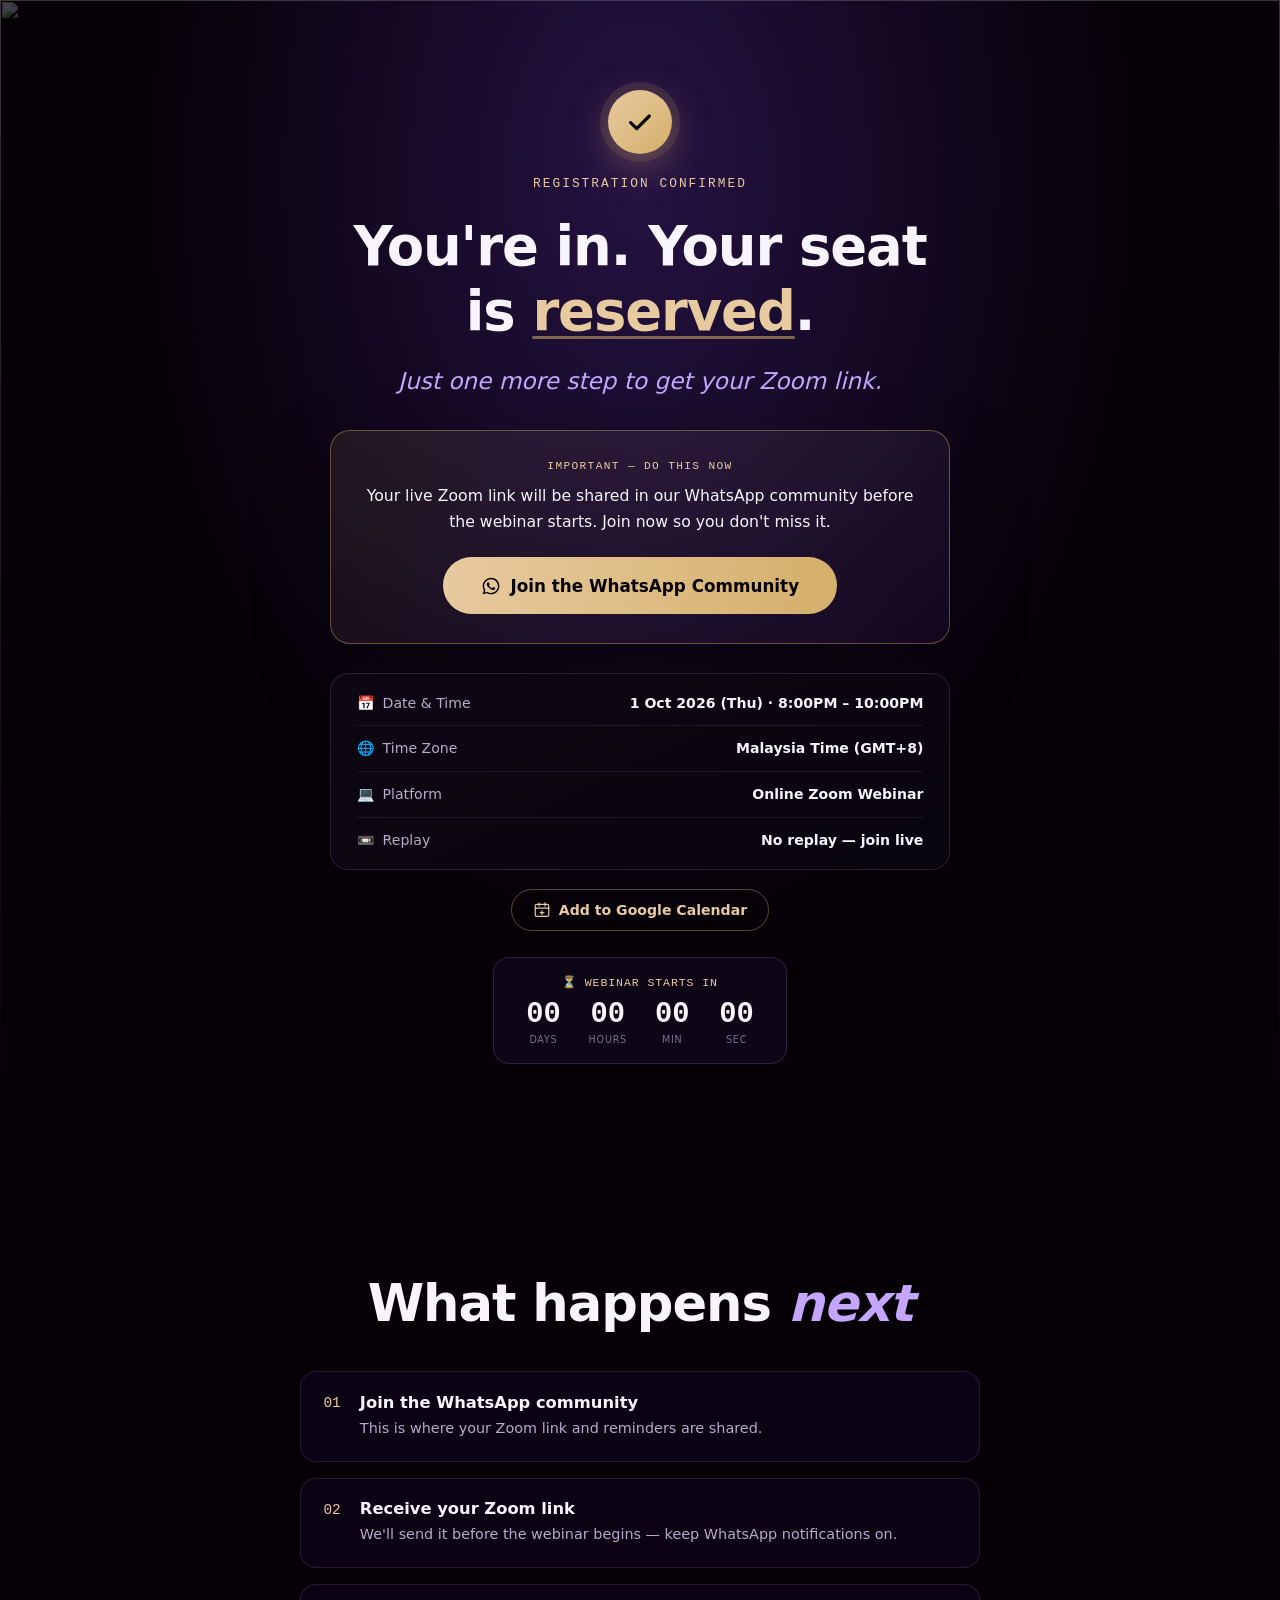
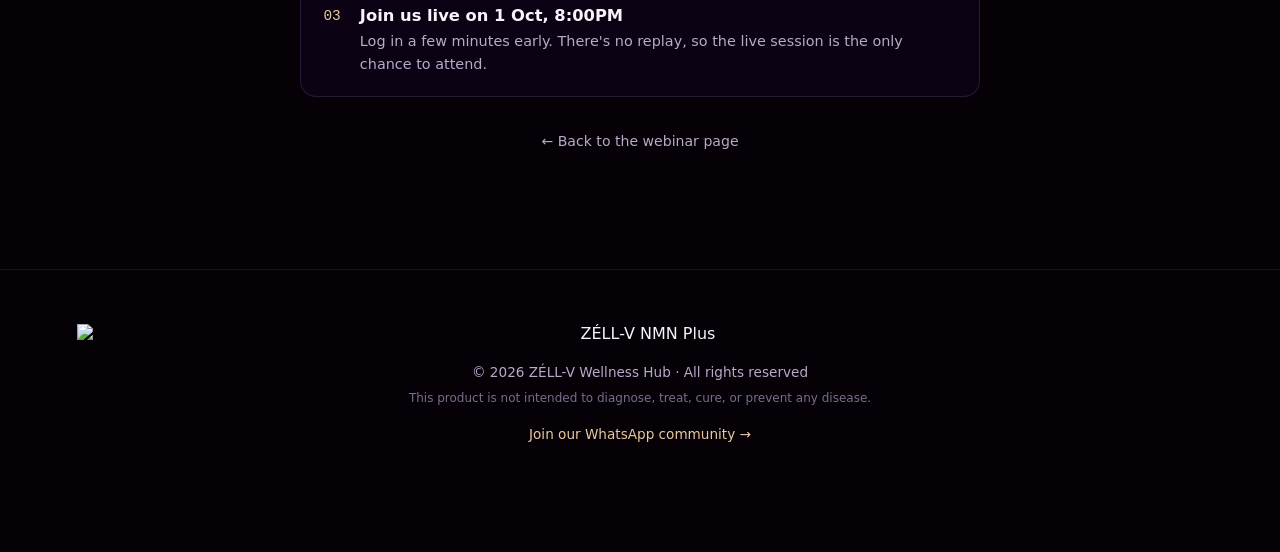
==== commit bd489e5b: "ye" ====
--- a/thankyou.html
+++ b/thankyou.html
@@ -39,7 +39,7 @@
     <div class="invite-details ty-details reveal delay-3">
       <div class="invite-row">
         <span class="invite-label"><span aria-hidden="true">📅</span> Date &amp; Time</span>
-        <span class="invite-value">24 Sep 2026 (Thu) · 8:00PM – 10:00PM</span>
+        <span class="invite-value">1 Oct 2026 (Thu) · 8:00PM – 10:00PM</span>
       </div>
       <div class="invite-row">
         <span class="invite-label"><span aria-hidden="true">🌐</span> Time Zone</span>
@@ -56,7 +56,7 @@
     </div>
 
     <a class="ty-calendar reveal delay-3" target="_blank" rel="noopener noreferrer"
-       href="https://calendar.google.com/calendar/render?action=TEMPLATE&amp;text=Z%C3%89LL-V%20Free%20Live%20Webinar&amp;dates=20260924T120000Z/20260924T140000Z&amp;details=Your%20Zoom%20link%20will%20be%20shared%20in%20the%20Z%C3%89LL-V%20WhatsApp%20community%20before%20the%20webinar%20starts.&amp;location=Online%20(Zoom)">
+       href="https://calendar.google.com/calendar/render?action=TEMPLATE&amp;text=Z%C3%89LL-V%20Free%20Live%20Webinar&amp;dates=20261001T120000Z/20261001T140000Z&amp;details=Your%20Zoom%20link%20will%20be%20shared%20in%20the%20Z%C3%89LL-V%20WhatsApp%20community%20before%20the%20webinar%20starts.&amp;location=Online%20(Zoom)">
       <svg viewBox="0 0 24 24" fill="none" stroke="currentColor" stroke-width="1.6" stroke-linecap="round" stroke-linejoin="round" aria-hidden="true"><rect x="3" y="4.5" width="18" height="16" rx="2"/><path d="M3 9.5h18M8 2.5v4M16 2.5v4"/><path d="M12 13v5M9.5 15.5h5"/></svg>
       Add to Google Calendar
     </a>
@@ -95,7 +95,7 @@
       <li class="ty-step reveal delay-2">
         <span class="ty-step-num">03</span>
         <div>
-          <h3>Join us live on 24 Sep, 8:00PM</h3>
+          <h3>Join us live on 1 Oct, 8:00PM</h3>
           <p>Log in a few minutes early. There's no replay, so the live session is the only chance to attend.</p>
         </div>
       </li>
@@ -114,6 +114,6 @@
   </div>
 </footer>
 
-<script src="script.js?v=3"></script>
+<script src="script.js?v=4"></script>
 </body>
 </html>
--- a/styles.css
+++ b/styles.css
@@ -124,23 +124,21 @@
 .hero-speakers img{ width:100%; aspect-ratio:1080/904; object-fit:cover; }
 .hero-speakers-solo{ width:min(100%,400px); }
 
+/* Portrait hero: one centred column — headline, poster, then event details. */
 .hero-split{
-  max-width:1180px; display:grid; align-items:center; column-gap:clamp(2rem,5vw,4.5rem);
-  grid-template-columns:minmax(0,1.1fr) minmax(0,.9fr);
-  grid-template-areas:"top poster" "bottom poster";
-}
-.hero-top{ grid-area:top; align-self:end; display:flex; flex-direction:column; align-items:flex-start; text-align:left; }
-.hero-bottom{ grid-area:bottom; align-self:start; display:flex; flex-direction:column; align-items:flex-start; text-align:left; }
-.hero-split .hero-headline{ font-size:clamp(1.9rem,3.6vw,3.1rem); }
+  max-width:720px; display:flex; flex-direction:column; align-items:center; gap:1.8rem;
+}
+.hero-top, .hero-bottom{ display:flex; flex-direction:column; align-items:center; text-align:center; width:100%; }
+.hero-split .hero-headline{ font-size:clamp(1.9rem,3.4vw,2.9rem); margin-bottom:1rem; }
 .hero-split .hero-headline span{ display:inline; }
 .hero-flag{ white-space:nowrap; }
 .hero-split .hero-lead{ margin-bottom:0; }
-.hero-split .hero-meta{ justify-content:flex-start; }
-.hero-split .hero-countdown .countdown-grid{ justify-content:flex-start; }
+.hero-split .hero-meta{ justify-content:center; margin-top:0; }
+.hero-split .hero-countdown .countdown-grid{ justify-content:center; }
 
 .hero-poster{
-  grid-area:poster; position:relative; margin:0; justify-self:center; width:min(100%,460px);
-  border-radius:20px; overflow:hidden; aspect-ratio:3/4;
+  position:relative; margin:0; width:min(100%,720px);
+  border-radius:20px; overflow:hidden; aspect-ratio:16/10;
   border:1px solid rgba(212,175,106,.45);
   box-shadow:0 40px 90px rgba(0,0,0,.6), 0 0 80px rgba(212,175,106,.18);
 }
@@ -148,14 +146,8 @@
   content:""; position:absolute; inset:0; border-radius:inherit; pointer-events:none;
   box-shadow:inset 0 0 0 1px rgba(255,236,200,.08);
 }
-.hero-poster img{ width:100%; height:100%; object-fit:cover; }
-
-@media (max-width:900px){
-  .hero-split{ grid-template-columns:1fr; grid-template-areas:"top" "poster" "bottom"; row-gap:2rem; }
-  .hero-top, .hero-bottom{ align-items:center; text-align:center; }
-  .hero-split .hero-meta, .hero-split .hero-countdown .countdown-grid{ justify-content:center; }
-  .hero-poster{ width:min(100%,420px); }
-}
+.hero-poster img{ width:100%; height:100%; object-fit:cover; object-position:center top; }
+@media (max-width:560px){ .hero-poster{ aspect-ratio:4/3; } }
 .hero-speakers .hero-speaker-solo{ aspect-ratio:4/5; object-position:center top; }
 .hero-speakers-solo .speaker-tag{ max-width:calc(100% - 2rem); }
 .speaker-tag{
